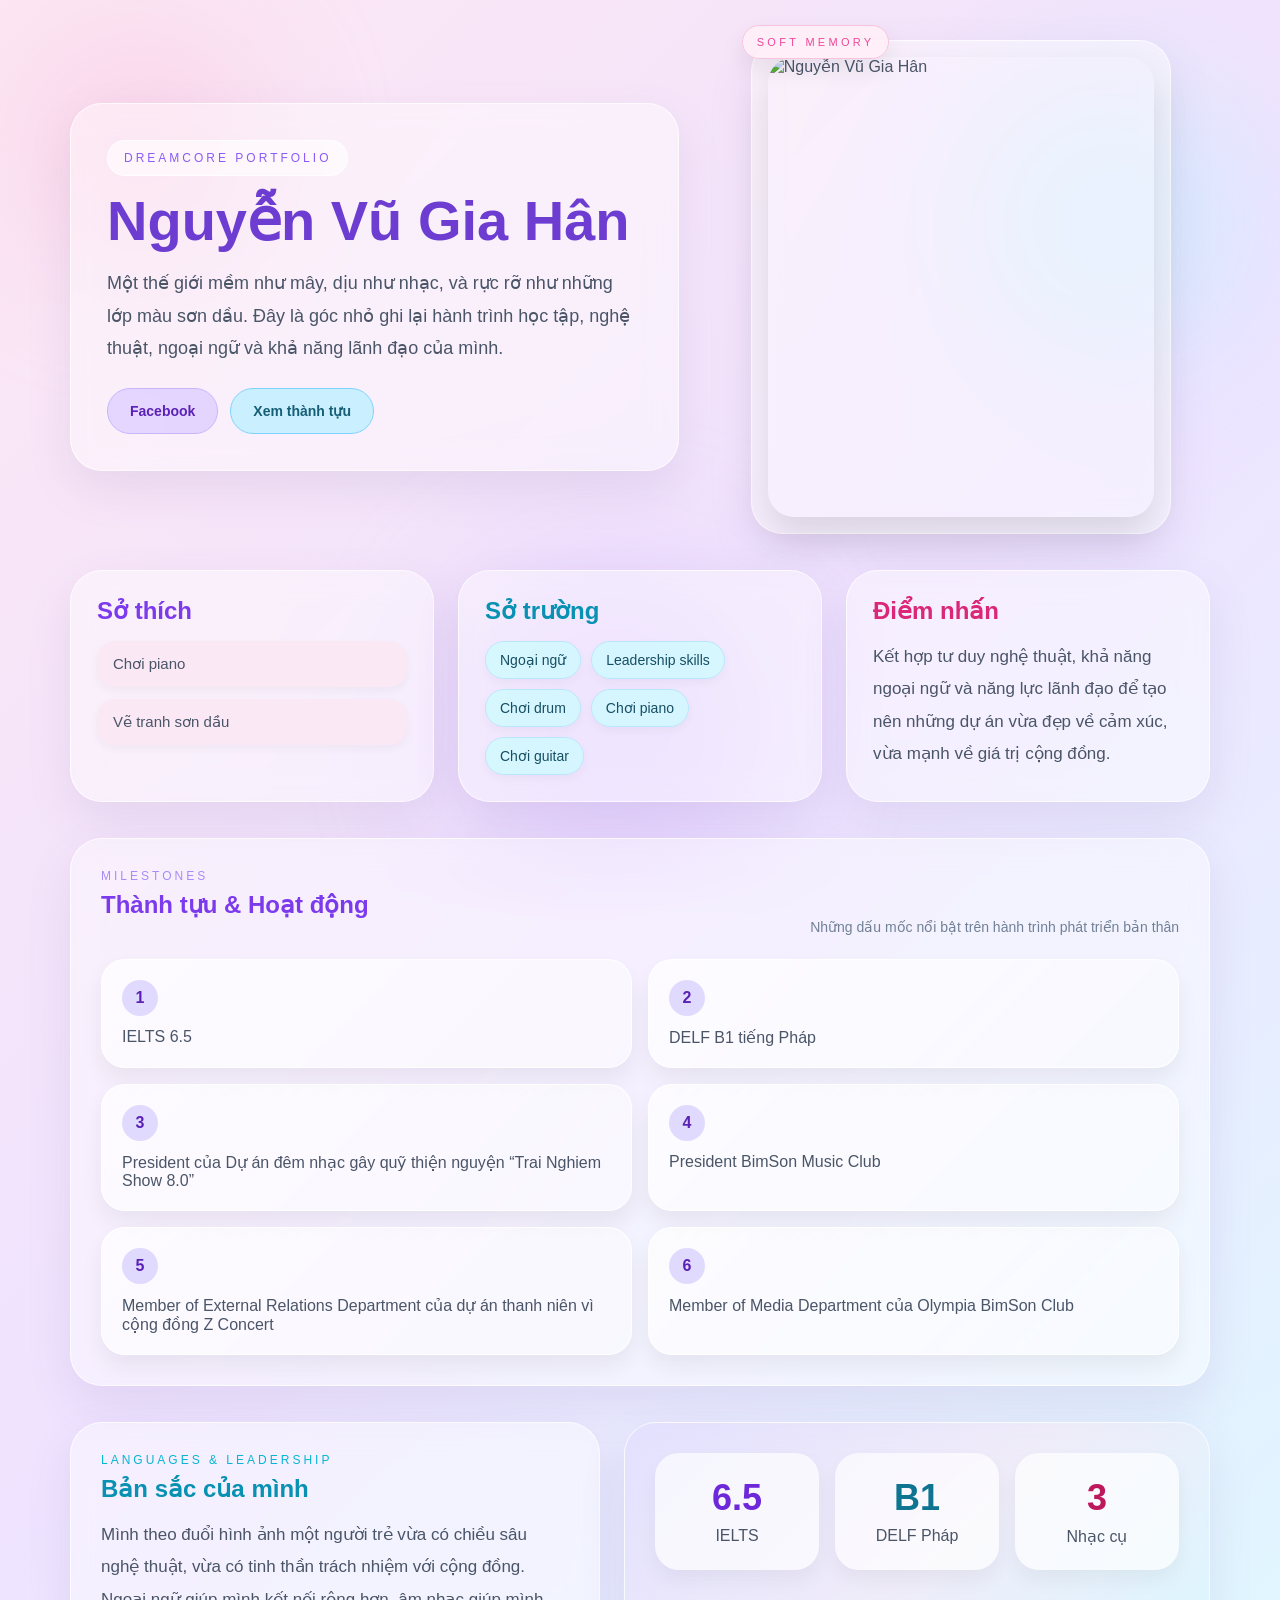
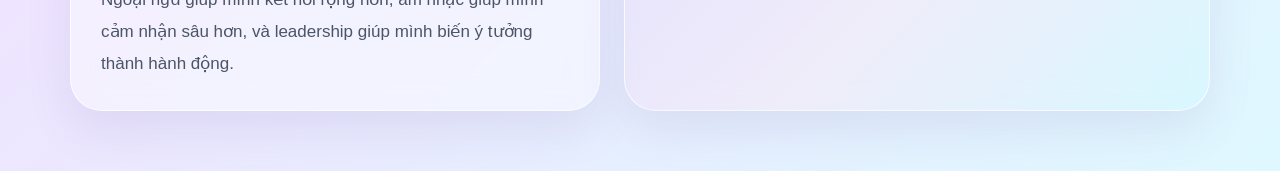
==== index.html @ 9704728f "Update and rename gia_han_dreamcore_portfolio.jsx to index.html" ====
<!DOCTYPE html>
<html lang="vi">
<head>
  <meta charset="UTF-8" />
  <meta name="viewport" content="width=device-width, initial-scale=1.0" />
  <title>Nguyễn Vũ Gia Hân | Dreamcore Portfolio</title>
  <style>
    * {
      box-sizing: border-box;
      margin: 0;
      padding: 0;
    }

    body {
      font-family: Arial, Helvetica, sans-serif;
      background: linear-gradient(135deg, #fde7f3 0%, #efe3ff 50%, #dff8ff 100%);
      color: #4a5568;
      min-height: 100vh;
      overflow-x: hidden;
    }

    .bg-blur {
      position: fixed;
      inset: 0;
      overflow: hidden;
      z-index: 0;
      pointer-events: none;
    }

    .blob {
      position: absolute;
      border-radius: 999px;
      filter: blur(70px);
      opacity: 0.55;
    }

    .blob-1 {
      width: 220px;
      height: 220px;
      background: #f9c2de;
      top: 40px;
      left: 30px;
    }

    .blob-2 {
      width: 280px;
      height: 280px;
      background: #bfefff;
      top: 80px;
      right: 30px;
    }

    .blob-3 {
      width: 320px;
      height: 320px;
      background: #d9c2ff;
      bottom: 20px;
      left: 35%;
    }

    .container {
      position: relative;
      z-index: 1;
      max-width: 1180px;
      margin: 0 auto;
      padding: 40px 20px 60px;
    }

    .hero {
      display: grid;
      grid-template-columns: 1.1fr 0.9fr;
      gap: 32px;
      align-items: center;
    }

    .card {
      background: rgba(255, 255, 255, 0.42);
      border: 1px solid rgba(255, 255, 255, 0.7);
      backdrop-filter: blur(14px);
      -webkit-backdrop-filter: blur(14px);
      border-radius: 32px;
      box-shadow: 0 18px 45px rgba(113, 93, 155, 0.12);
    }

    .hero-text {
      padding: 36px;
    }

    .badge {
      display: inline-block;
      padding: 10px 16px;
      border-radius: 999px;
      background: rgba(255, 255, 255, 0.58);
      border: 1px solid rgba(255, 255, 255, 0.8);
      color: #8b5cf6;
      font-size: 12px;
      text-transform: uppercase;
      letter-spacing: 0.25em;
      margin-bottom: 14px;
    }

    h1 {
      font-size: 56px;
      line-height: 1.1;
      color: #6d3dd1;
      margin-bottom: 16px;
    }

    .hero-text p {
      font-size: 18px;
      line-height: 1.8;
      max-width: 700px;
    }

    .actions {
      display: flex;
      flex-wrap: wrap;
      gap: 12px;
      margin-top: 24px;
    }

    .btn {
      display: inline-block;
      text-decoration: none;
      padding: 14px 22px;
      border-radius: 999px;
      font-size: 14px;
      font-weight: 600;
      transition: transform 0.2s ease;
    }

    .btn:hover {
      transform: translateY(-2px) scale(1.02);
    }

    .btn-purple {
      background: rgba(221, 205, 255, 0.75);
      border: 1px solid #c4b5fd;
      color: #5b21b6;
    }

    .btn-cyan {
      background: rgba(191, 239, 255, 0.8);
      border: 1px solid #7dd3fc;
      color: #155e75;
    }

    .hero-image-wrap {
      max-width: 420px;
      width: 100%;
      margin: 0 auto;
      padding: 16px;
      position: relative;
    }

    .floating-tag {
      position: absolute;
      top: -16px;
      left: -10px;
      padding: 10px 14px;
      border-radius: 999px;
      background: rgba(255, 240, 248, 0.88);
      border: 1px solid #f9c2de;
      box-shadow: 0 10px 24px rgba(0, 0, 0, 0.08);
      color: #ec4899;
      font-size: 11px;
      letter-spacing: 0.3em;
      text-transform: uppercase;
    }

    .hero-image {
      width: 100%;
      height: 460px;
      object-fit: cover;
      border-radius: 26px;
      display: block;
      box-shadow: 0 18px 36px rgba(0, 0, 0, 0.12);
    }

    .grid-3 {
      display: grid;
      grid-template-columns: repeat(3, 1fr);
      gap: 24px;
      margin-top: 36px;
    }

    .section-card {
      padding: 26px;
    }

    h2 {
      font-size: 24px;
      margin-bottom: 16px;
    }

    .title-purple { color: #7c3aed; }
    .title-cyan { color: #0891b2; }
    .title-pink { color: #db2777; }

    .stack {
      display: flex;
      flex-direction: column;
      gap: 12px;
    }

    .soft-item {
      background: rgba(252, 231, 243, 0.8);
      padding: 14px 16px;
      border-radius: 18px;
      font-size: 15px;
      box-shadow: 0 4px 10px rgba(0, 0, 0, 0.04);
    }

    .chips {
      display: flex;
      flex-wrap: wrap;
      gap: 10px;
    }

    .chip {
      background: rgba(207, 250, 254, 0.8);
      border: 1px solid #bae6fd;
      color: #164e63;
      padding: 10px 14px;
      border-radius: 999px;
      font-size: 14px;
      box-shadow: 0 4px 10px rgba(0, 0, 0, 0.04);
    }

    .section-large {
      margin-top: 36px;
      padding: 30px;
    }

    .section-head {
      display: flex;
      justify-content: space-between;
      align-items: flex-end;
      gap: 16px;
      flex-wrap: wrap;
      margin-bottom: 24px;
    }

    .subtle {
      font-size: 12px;
      text-transform: uppercase;
      letter-spacing: 0.25em;
      color: #a78bfa;
      margin-bottom: 8px;
    }

    .muted {
      color: #718096;
      font-size: 14px;
    }

    .achievement-grid {
      display: grid;
      grid-template-columns: repeat(2, 1fr);
      gap: 16px;
    }

    .achievement-card {
      background: linear-gradient(135deg, rgba(255,255,255,0.75), rgba(255,255,255,0.42));
      border: 1px solid rgba(255,255,255,0.85);
      border-radius: 24px;
      padding: 20px;
      box-shadow: 0 12px 22px rgba(0, 0, 0, 0.06);
    }

    .number {
      width: 36px;
      height: 36px;
      border-radius: 50%;
      display: flex;
      align-items: center;
      justify-content: center;
      background: rgba(221, 214, 254, 0.9);
      color: #5b21b6;
      font-weight: bold;
      margin-bottom: 12px;
    }

    .bottom-grid {
      display: grid;
      grid-template-columns: 0.95fr 1.05fr;
      gap: 24px;
      margin-top: 36px;
    }

    .bottom-card {
      padding: 30px;
    }

    .stats-wrap {
      background: linear-gradient(135deg, rgba(221,214,254,0.45), rgba(252,231,243,0.45), rgba(207,250,254,0.45));
    }

    .stats-grid {
      display: grid;
      grid-template-columns: repeat(3, 1fr);
      gap: 16px;
    }

    .stat-box {
      background: rgba(255, 255, 255, 0.68);
      border-radius: 24px;
      padding: 24px 14px;
      text-align: center;
      box-shadow: 0 10px 20px rgba(0, 0, 0, 0.05);
    }

    .stat-number {
      font-size: 36px;
      font-weight: bold;
      margin-bottom: 8px;
    }

    .violet { color: #6d28d9; }
    .cyan { color: #0e7490; }
    .pink { color: #be185d; }

    .body-text {
      line-height: 1.9;
      font-size: 17px;
    }

    @media (max-width: 960px) {
      .hero,
      .grid-3,
      .achievement-grid,
      .bottom-grid,
      .stats-grid {
        grid-template-columns: 1fr;
      }

      h1 {
        font-size: 40px;
      }

      .hero-text p,
      .body-text {
        font-size: 16px;
      }

      .hero-image {
        height: 380px;
      }
    }
  </style>
</head>
<body>
  <div class="bg-blur">
    <div class="blob blob-1"></div>
    <div class="blob blob-2"></div>
    <div class="blob blob-3"></div>
  </div>

  <div class="container">
    <section class="hero">
      <div class="card hero-text">
        <div class="badge">Dreamcore Portfolio</div>
        <h1>Nguyễn Vũ Gia Hân</h1>
        <p>
          Một thế giới mềm như mây, dịu như nhạc, và rực rỡ như những lớp màu sơn dầu.
          Đây là góc nhỏ ghi lại hành trình học tập, nghệ thuật, ngoại ngữ và khả năng lãnh đạo của mình.
        </p>

        <div class="actions">
          <a class="btn btn-purple" href="https://www.facebook.com/kieu.han.9406417" target="_blank">Facebook</a>
          <a class="btn btn-cyan" href="#achievements">Xem thành tựu</a>
        </div>
      </div>

      <div class="card hero-image-wrap">
        <div class="floating-tag">soft memory</div>
        <img class="hero-image" src="https://files.catbox.moe/j4trfg.jpg" alt="Nguyễn Vũ Gia Hân" />
      </div>
    </section>

    <section class="grid-3">
      <div class="card section-card">
        <h2 class="title-purple">Sở thích</h2>
        <div class="stack">
          <div class="soft-item">Chơi piano</div>
          <div class="soft-item">Vẽ tranh sơn dầu</div>
        </div>
      </div>

      <div class="card section-card">
        <h2 class="title-cyan">Sở trường</h2>
        <div class="chips">
          <span class="chip">Ngoại ngữ</span>
          <span class="chip">Leadership skills</span>
          <span class="chip">Chơi drum</span>
          <span class="chip">Chơi piano</span>
          <span class="chip">Chơi guitar</span>
        </div>
      </div>

      <div class="card section-card">
        <h2 class="title-pink">Điểm nhấn</h2>
        <p class="body-text">
          Kết hợp tư duy nghệ thuật, khả năng ngoại ngữ và năng lực lãnh đạo để tạo nên những dự án vừa đẹp về cảm xúc, vừa mạnh về giá trị cộng đồng.
        </p>
      </div>
    </section>

    <section id="achievements" class="card section-large">
      <div class="section-head">
        <div>
          <div class="subtle">milestones</div>
          <h2 class="title-purple">Thành tựu &amp; Hoạt động</h2>
        </div>
        <div class="muted">Những dấu mốc nổi bật trên hành trình phát triển bản thân</div>
      </div>

      <div class="achievement-grid">
        <div class="achievement-card">
          <div class="number">1</div>
          <p>IELTS 6.5</p>
        </div>
        <div class="achievement-card">
          <div class="number">2</div>
          <p>DELF B1 tiếng Pháp</p>
        </div>
        <div class="achievement-card">
          <div class="number">3</div>
          <p>President của Dự án đêm nhạc gây quỹ thiện nguyện “Trai Nghiem Show 8.0”</p>
        </div>
        <div class="achievement-card">
          <div class="number">4</div>
          <p>President BimSon Music Club</p>
        </div>
        <div class="achievement-card">
          <div class="number">5</div>
          <p>Member of External Relations Department của dự án thanh niên vì cộng đồng Z Concert</p>
        </div>
        <div class="achievement-card">
          <div class="number">6</div>
          <p>Member of Media Department của Olympia BimSon Club</p>
        </div>
      </div>
    </section>

    <section class="bottom-grid">
      <div class="card bottom-card">
        <div class="subtle" style="color:#06b6d4;">languages &amp; leadership</div>
        <h2 class="title-cyan">Bản sắc của mình</h2>
        <p class="body-text">
          Mình theo đuổi hình ảnh một người trẻ vừa có chiều sâu nghệ thuật, vừa có tinh thần trách nhiệm với cộng đồng.
          Ngoại ngữ giúp mình kết nối rộng hơn, âm nhạc giúp mình cảm nhận sâu hơn, và leadership giúp mình biến ý tưởng thành hành động.
        </p>
      </div>

      <div class="card bottom-card stats-wrap">
        <div class="stats-grid">
          <div class="stat-box">
            <div class="stat-number violet">6.5</div>
            <div>IELTS</div>
          </div>
          <div class="stat-box">
            <div class="stat-number cyan">B1</div>
            <div>DELF Pháp</div>
          </div>
          <div class="stat-box">
            <div class="stat-number pink">3</div>
            <div>Nhạc cụ</div>
          </div>
        </div>
      </div>
    </section>
  </div>
</body>
</html>
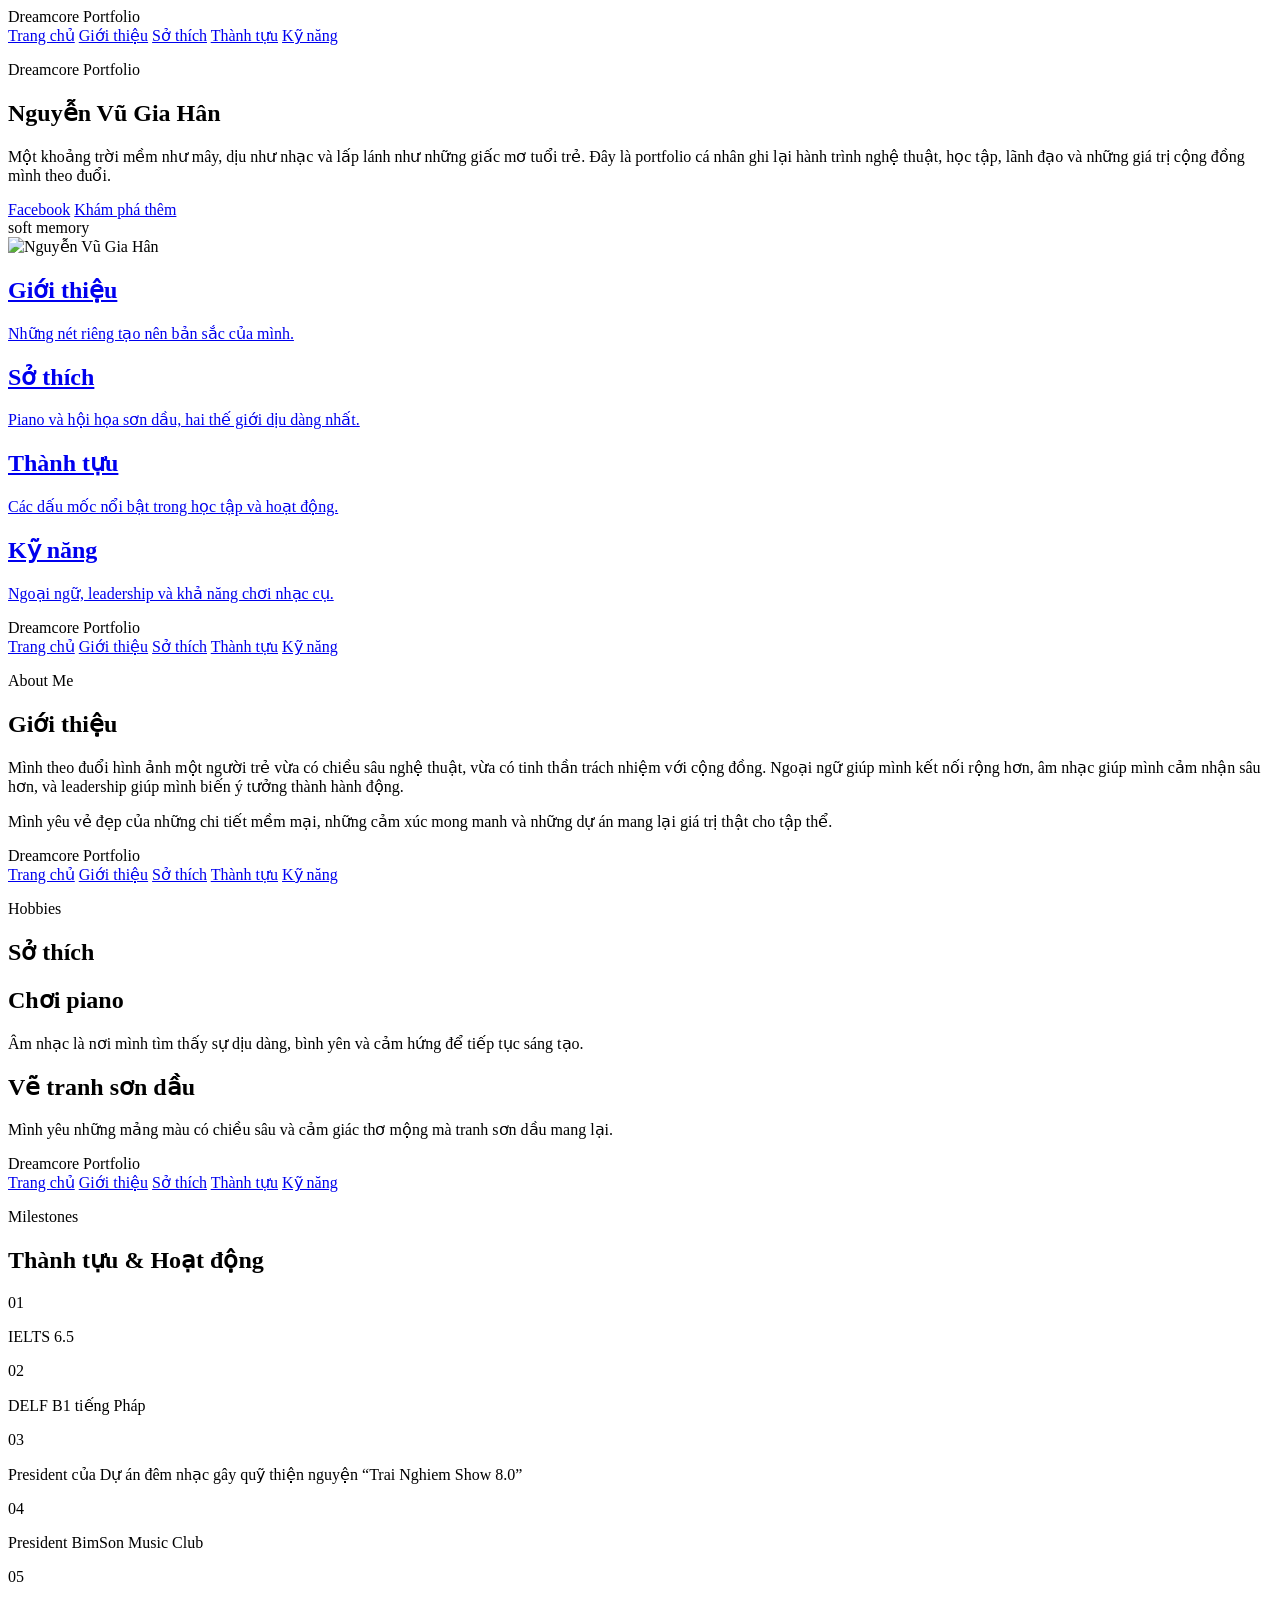
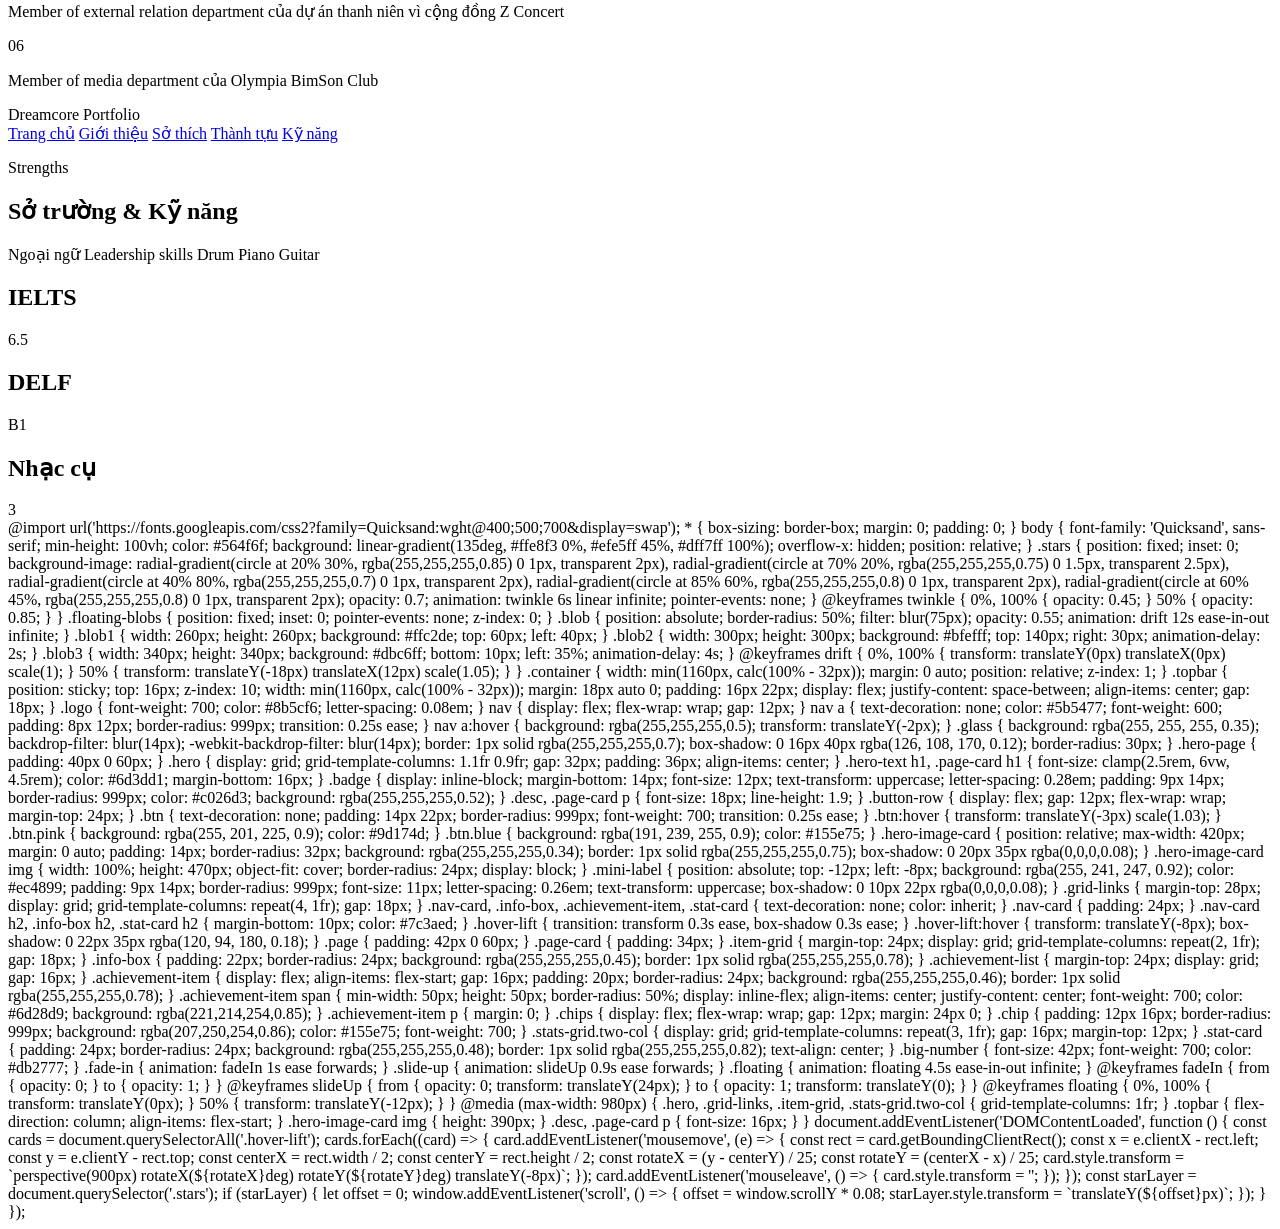
==== commit ba17b22c: "Update index.html" ====
--- a/index.html
+++ b/index.html
@@ -1,475 +1,739 @@
+<!-- =========================
+FILE: index.html
+========================= -->
 <!DOCTYPE html>
 <html lang="vi">
 <head>
   <meta charset="UTF-8" />
   <meta name="viewport" content="width=device-width, initial-scale=1.0" />
   <title>Nguyễn Vũ Gia Hân | Dreamcore Portfolio</title>
-  <style>
-    * {
-      box-sizing: border-box;
-      margin: 0;
-      padding: 0;
-    }
-
-    body {
-      font-family: Arial, Helvetica, sans-serif;
-      background: linear-gradient(135deg, #fde7f3 0%, #efe3ff 50%, #dff8ff 100%);
-      color: #4a5568;
-      min-height: 100vh;
-      overflow-x: hidden;
-    }
-
-    .bg-blur {
-      position: fixed;
-      inset: 0;
-      overflow: hidden;
-      z-index: 0;
-      pointer-events: none;
-    }
-
-    .blob {
-      position: absolute;
-      border-radius: 999px;
-      filter: blur(70px);
-      opacity: 0.55;
-    }
-
-    .blob-1 {
-      width: 220px;
-      height: 220px;
-      background: #f9c2de;
-      top: 40px;
-      left: 30px;
-    }
-
-    .blob-2 {
-      width: 280px;
-      height: 280px;
-      background: #bfefff;
-      top: 80px;
-      right: 30px;
-    }
-
-    .blob-3 {
-      width: 320px;
-      height: 320px;
-      background: #d9c2ff;
-      bottom: 20px;
-      left: 35%;
-    }
-
-    .container {
-      position: relative;
-      z-index: 1;
-      max-width: 1180px;
-      margin: 0 auto;
-      padding: 40px 20px 60px;
-    }
-
-    .hero {
-      display: grid;
-      grid-template-columns: 1.1fr 0.9fr;
-      gap: 32px;
-      align-items: center;
-    }
-
-    .card {
-      background: rgba(255, 255, 255, 0.42);
-      border: 1px solid rgba(255, 255, 255, 0.7);
-      backdrop-filter: blur(14px);
-      -webkit-backdrop-filter: blur(14px);
-      border-radius: 32px;
-      box-shadow: 0 18px 45px rgba(113, 93, 155, 0.12);
-    }
-
-    .hero-text {
-      padding: 36px;
-    }
-
-    .badge {
-      display: inline-block;
-      padding: 10px 16px;
-      border-radius: 999px;
-      background: rgba(255, 255, 255, 0.58);
-      border: 1px solid rgba(255, 255, 255, 0.8);
-      color: #8b5cf6;
-      font-size: 12px;
-      text-transform: uppercase;
-      letter-spacing: 0.25em;
-      margin-bottom: 14px;
-    }
-
-    h1 {
-      font-size: 56px;
-      line-height: 1.1;
-      color: #6d3dd1;
-      margin-bottom: 16px;
-    }
-
-    .hero-text p {
-      font-size: 18px;
-      line-height: 1.8;
-      max-width: 700px;
-    }
-
-    .actions {
-      display: flex;
-      flex-wrap: wrap;
-      gap: 12px;
-      margin-top: 24px;
-    }
-
-    .btn {
-      display: inline-block;
-      text-decoration: none;
-      padding: 14px 22px;
-      border-radius: 999px;
-      font-size: 14px;
-      font-weight: 600;
-      transition: transform 0.2s ease;
-    }
-
-    .btn:hover {
-      transform: translateY(-2px) scale(1.02);
-    }
-
-    .btn-purple {
-      background: rgba(221, 205, 255, 0.75);
-      border: 1px solid #c4b5fd;
-      color: #5b21b6;
-    }
-
-    .btn-cyan {
-      background: rgba(191, 239, 255, 0.8);
-      border: 1px solid #7dd3fc;
-      color: #155e75;
-    }
-
-    .hero-image-wrap {
-      max-width: 420px;
-      width: 100%;
-      margin: 0 auto;
-      padding: 16px;
-      position: relative;
-    }
-
-    .floating-tag {
-      position: absolute;
-      top: -16px;
-      left: -10px;
-      padding: 10px 14px;
-      border-radius: 999px;
-      background: rgba(255, 240, 248, 0.88);
-      border: 1px solid #f9c2de;
-      box-shadow: 0 10px 24px rgba(0, 0, 0, 0.08);
-      color: #ec4899;
-      font-size: 11px;
-      letter-spacing: 0.3em;
-      text-transform: uppercase;
-    }
-
-    .hero-image {
-      width: 100%;
-      height: 460px;
-      object-fit: cover;
-      border-radius: 26px;
-      display: block;
-      box-shadow: 0 18px 36px rgba(0, 0, 0, 0.12);
-    }
-
-    .grid-3 {
-      display: grid;
-      grid-template-columns: repeat(3, 1fr);
-      gap: 24px;
-      margin-top: 36px;
-    }
-
-    .section-card {
-      padding: 26px;
-    }
-
-    h2 {
-      font-size: 24px;
-      margin-bottom: 16px;
-    }
-
-    .title-purple { color: #7c3aed; }
-    .title-cyan { color: #0891b2; }
-    .title-pink { color: #db2777; }
-
-    .stack {
-      display: flex;
-      flex-direction: column;
-      gap: 12px;
-    }
-
-    .soft-item {
-      background: rgba(252, 231, 243, 0.8);
-      padding: 14px 16px;
-      border-radius: 18px;
-      font-size: 15px;
-      box-shadow: 0 4px 10px rgba(0, 0, 0, 0.04);
-    }
-
-    .chips {
-      display: flex;
-      flex-wrap: wrap;
-      gap: 10px;
-    }
-
-    .chip {
-      background: rgba(207, 250, 254, 0.8);
-      border: 1px solid #bae6fd;
-      color: #164e63;
-      padding: 10px 14px;
-      border-radius: 999px;
-      font-size: 14px;
-      box-shadow: 0 4px 10px rgba(0, 0, 0, 0.04);
-    }
-
-    .section-large {
-      margin-top: 36px;
-      padding: 30px;
-    }
-
-    .section-head {
-      display: flex;
-      justify-content: space-between;
-      align-items: flex-end;
-      gap: 16px;
-      flex-wrap: wrap;
-      margin-bottom: 24px;
-    }
-
-    .subtle {
-      font-size: 12px;
-      text-transform: uppercase;
-      letter-spacing: 0.25em;
-      color: #a78bfa;
-      margin-bottom: 8px;
-    }
-
-    .muted {
-      color: #718096;
-      font-size: 14px;
-    }
-
-    .achievement-grid {
-      display: grid;
-      grid-template-columns: repeat(2, 1fr);
-      gap: 16px;
-    }
-
-    .achievement-card {
-      background: linear-gradient(135deg, rgba(255,255,255,0.75), rgba(255,255,255,0.42));
-      border: 1px solid rgba(255,255,255,0.85);
-      border-radius: 24px;
-      padding: 20px;
-      box-shadow: 0 12px 22px rgba(0, 0, 0, 0.06);
-    }
-
-    .number {
-      width: 36px;
-      height: 36px;
-      border-radius: 50%;
-      display: flex;
-      align-items: center;
-      justify-content: center;
-      background: rgba(221, 214, 254, 0.9);
-      color: #5b21b6;
-      font-weight: bold;
-      margin-bottom: 12px;
-    }
-
-    .bottom-grid {
-      display: grid;
-      grid-template-columns: 0.95fr 1.05fr;
-      gap: 24px;
-      margin-top: 36px;
-    }
-
-    .bottom-card {
-      padding: 30px;
-    }
-
-    .stats-wrap {
-      background: linear-gradient(135deg, rgba(221,214,254,0.45), rgba(252,231,243,0.45), rgba(207,250,254,0.45));
-    }
-
-    .stats-grid {
-      display: grid;
-      grid-template-columns: repeat(3, 1fr);
-      gap: 16px;
-    }
-
-    .stat-box {
-      background: rgba(255, 255, 255, 0.68);
-      border-radius: 24px;
-      padding: 24px 14px;
-      text-align: center;
-      box-shadow: 0 10px 20px rgba(0, 0, 0, 0.05);
-    }
-
-    .stat-number {
-      font-size: 36px;
-      font-weight: bold;
-      margin-bottom: 8px;
-    }
-
-    .violet { color: #6d28d9; }
-    .cyan { color: #0e7490; }
-    .pink { color: #be185d; }
-
-    .body-text {
-      line-height: 1.9;
-      font-size: 17px;
-    }
-
-    @media (max-width: 960px) {
-      .hero,
-      .grid-3,
-      .achievement-grid,
-      .bottom-grid,
-      .stats-grid {
-        grid-template-columns: 1fr;
-      }
-
-      h1 {
-        font-size: 40px;
-      }
-
-      .hero-text p,
-      .body-text {
-        font-size: 16px;
-      }
-
-      .hero-image {
-        height: 380px;
-      }
-    }
-  </style>
+  <link rel="stylesheet" href="style.css" />
 </head>
 <body>
-  <div class="bg-blur">
-    <div class="blob blob-1"></div>
-    <div class="blob blob-2"></div>
-    <div class="blob blob-3"></div>
+  <div class="stars"></div>
+  <div class="floating-blobs">
+    <span class="blob blob1"></span>
+    <span class="blob blob2"></span>
+    <span class="blob blob3"></span>
   </div>
 
-  <div class="container">
-    <section class="hero">
-      <div class="card hero-text">
-        <div class="badge">Dreamcore Portfolio</div>
+  <header class="topbar glass">
+    <div class="logo">Dreamcore Portfolio</div>
+    <nav>
+      <a href="index.html">Trang chủ</a>
+      <a href="about.html">Giới thiệu</a>
+      <a href="hobbies.html">Sở thích</a>
+      <a href="achievements.html">Thành tựu</a>
+      <a href="skills.html">Kỹ năng</a>
+    </nav>
+  </header>
+
+  <main class="container hero-page fade-in">
+    <section class="hero glass">
+      <div class="hero-text slide-up">
+        <p class="badge">Dreamcore Portfolio</p>
         <h1>Nguyễn Vũ Gia Hân</h1>
-        <p>
-          Một thế giới mềm như mây, dịu như nhạc, và rực rỡ như những lớp màu sơn dầu.
-          Đây là góc nhỏ ghi lại hành trình học tập, nghệ thuật, ngoại ngữ và khả năng lãnh đạo của mình.
+        <p class="desc">
+          Một khoảng trời mềm như mây, dịu như nhạc và lấp lánh như những giấc mơ tuổi trẻ.
+          Đây là portfolio cá nhân ghi lại hành trình nghệ thuật, học tập, lãnh đạo và những giá trị cộng đồng mình theo đuổi.
         </p>
 
-        <div class="actions">
-          <a class="btn btn-purple" href="https://www.facebook.com/kieu.han.9406417" target="_blank">Facebook</a>
-          <a class="btn btn-cyan" href="#achievements">Xem thành tựu</a>
+        <div class="button-row">
+          <a class="btn pink" href="https://www.facebook.com/kieu.han.9406417" target="_blank">Facebook</a>
+          <a class="btn blue" href="about.html">Khám phá thêm</a>
         </div>
       </div>
 
-      <div class="card hero-image-wrap">
-        <div class="floating-tag">soft memory</div>
-        <img class="hero-image" src="https://files.catbox.moe/j4trfg.jpg" alt="Nguyễn Vũ Gia Hân" />
+      <div class="hero-image-card floating">
+        <div class="mini-label">soft memory</div>
+        <img src="https://files.catbox.moe/j4trfg.jpg" alt="Nguyễn Vũ Gia Hân" />
       </div>
     </section>
 
-    <section class="grid-3">
-      <div class="card section-card">
-        <h2 class="title-purple">Sở thích</h2>
-        <div class="stack">
-          <div class="soft-item">Chơi piano</div>
-          <div class="soft-item">Vẽ tranh sơn dầu</div>
+    <section class="grid-links">
+      <a class="nav-card glass hover-lift" href="about.html">
+        <h2>Giới thiệu</h2>
+        <p>Những nét riêng tạo nên bản sắc của mình.</p>
+      </a>
+      <a class="nav-card glass hover-lift" href="hobbies.html">
+        <h2>Sở thích</h2>
+        <p>Piano và hội họa sơn dầu, hai thế giới dịu dàng nhất.</p>
+      </a>
+      <a class="nav-card glass hover-lift" href="achievements.html">
+        <h2>Thành tựu</h2>
+        <p>Các dấu mốc nổi bật trong học tập và hoạt động.</p>
+      </a>
+      <a class="nav-card glass hover-lift" href="skills.html">
+        <h2>Kỹ năng</h2>
+        <p>Ngoại ngữ, leadership và khả năng chơi nhạc cụ.</p>
+      </a>
+    </section>
+  </main>
+
+  <script src="script.js"></script>
+</body>
+</html>
+
+
+<!-- =========================
+FILE: about.html
+========================= -->
+<!DOCTYPE html>
+<html lang="vi">
+<head>
+  <meta charset="UTF-8" />
+  <meta name="viewport" content="width=device-width, initial-scale=1.0" />
+  <title>Giới thiệu | Nguyễn Vũ Gia Hân</title>
+  <link rel="stylesheet" href="style.css" />
+</head>
+<body>
+  <div class="stars"></div>
+  <div class="floating-blobs">
+    <span class="blob blob1"></span>
+    <span class="blob blob2"></span>
+    <span class="blob blob3"></span>
+  </div>
+
+  <header class="topbar glass">
+    <div class="logo">Dreamcore Portfolio</div>
+    <nav>
+      <a href="index.html">Trang chủ</a>
+      <a href="about.html">Giới thiệu</a>
+      <a href="hobbies.html">Sở thích</a>
+      <a href="achievements.html">Thành tựu</a>
+      <a href="skills.html">Kỹ năng</a>
+    </nav>
+  </header>
+
+  <main class="container page fade-in">
+    <section class="page-card glass slide-up">
+      <p class="badge">About Me</p>
+      <h1>Giới thiệu</h1>
+      <p>
+        Mình theo đuổi hình ảnh một người trẻ vừa có chiều sâu nghệ thuật, vừa có tinh thần trách nhiệm với cộng đồng.
+        Ngoại ngữ giúp mình kết nối rộng hơn, âm nhạc giúp mình cảm nhận sâu hơn, và leadership giúp mình biến ý tưởng thành hành động.
+      </p>
+      <p>
+        Mình yêu vẻ đẹp của những chi tiết mềm mại, những cảm xúc mong manh và những dự án mang lại giá trị thật cho tập thể.
+      </p>
+    </section>
+  </main>
+
+  <script src="script.js"></script>
+</body>
+</html>
+
+
+<!-- =========================
+FILE: hobbies.html
+========================= -->
+<!DOCTYPE html>
+<html lang="vi">
+<head>
+  <meta charset="UTF-8" />
+  <meta name="viewport" content="width=device-width, initial-scale=1.0" />
+  <title>Sở thích | Nguyễn Vũ Gia Hân</title>
+  <link rel="stylesheet" href="style.css" />
+</head>
+<body>
+  <div class="stars"></div>
+  <div class="floating-blobs">
+    <span class="blob blob1"></span>
+    <span class="blob blob2"></span>
+    <span class="blob blob3"></span>
+  </div>
+
+  <header class="topbar glass">
+    <div class="logo">Dreamcore Portfolio</div>
+    <nav>
+      <a href="index.html">Trang chủ</a>
+      <a href="about.html">Giới thiệu</a>
+      <a href="hobbies.html">Sở thích</a>
+      <a href="achievements.html">Thành tựu</a>
+      <a href="skills.html">Kỹ năng</a>
+    </nav>
+  </header>
+
+  <main class="container page fade-in">
+    <section class="page-card glass slide-up">
+      <p class="badge">Hobbies</p>
+      <h1>Sở thích</h1>
+      <div class="item-grid">
+        <div class="info-box hover-lift">
+          <h2>Chơi piano</h2>
+          <p>Âm nhạc là nơi mình tìm thấy sự dịu dàng, bình yên và cảm hứng để tiếp tục sáng tạo.</p>
         </div>
-      </div>
-
-      <div class="card section-card">
-        <h2 class="title-cyan">Sở trường</h2>
-        <div class="chips">
-          <span class="chip">Ngoại ngữ</span>
-          <span class="chip">Leadership skills</span>
-          <span class="chip">Chơi drum</span>
-          <span class="chip">Chơi piano</span>
-          <span class="chip">Chơi guitar</span>
-        </div>
-      </div>
-
-      <div class="card section-card">
-        <h2 class="title-pink">Điểm nhấn</h2>
-        <p class="body-text">
-          Kết hợp tư duy nghệ thuật, khả năng ngoại ngữ và năng lực lãnh đạo để tạo nên những dự án vừa đẹp về cảm xúc, vừa mạnh về giá trị cộng đồng.
-        </p>
-      </div>
-    </section>
-
-    <section id="achievements" class="card section-large">
-      <div class="section-head">
-        <div>
-          <div class="subtle">milestones</div>
-          <h2 class="title-purple">Thành tựu &amp; Hoạt động</h2>
-        </div>
-        <div class="muted">Những dấu mốc nổi bật trên hành trình phát triển bản thân</div>
-      </div>
-
-      <div class="achievement-grid">
-        <div class="achievement-card">
-          <div class="number">1</div>
-          <p>IELTS 6.5</p>
-        </div>
-        <div class="achievement-card">
-          <div class="number">2</div>
-          <p>DELF B1 tiếng Pháp</p>
-        </div>
-        <div class="achievement-card">
-          <div class="number">3</div>
-          <p>President của Dự án đêm nhạc gây quỹ thiện nguyện “Trai Nghiem Show 8.0”</p>
-        </div>
-        <div class="achievement-card">
-          <div class="number">4</div>
-          <p>President BimSon Music Club</p>
-        </div>
-        <div class="achievement-card">
-          <div class="number">5</div>
-          <p>Member of External Relations Department của dự án thanh niên vì cộng đồng Z Concert</p>
-        </div>
-        <div class="achievement-card">
-          <div class="number">6</div>
-          <p>Member of Media Department của Olympia BimSon Club</p>
+        <div class="info-box hover-lift">
+          <h2>Vẽ tranh sơn dầu</h2>
+          <p>Mình yêu những mảng màu có chiều sâu và cảm giác thơ mộng mà tranh sơn dầu mang lại.</p>
         </div>
       </div>
     </section>
-
-    <section class="bottom-grid">
-      <div class="card bottom-card">
-        <div class="subtle" style="color:#06b6d4;">languages &amp; leadership</div>
-        <h2 class="title-cyan">Bản sắc của mình</h2>
-        <p class="body-text">
-          Mình theo đuổi hình ảnh một người trẻ vừa có chiều sâu nghệ thuật, vừa có tinh thần trách nhiệm với cộng đồng.
-          Ngoại ngữ giúp mình kết nối rộng hơn, âm nhạc giúp mình cảm nhận sâu hơn, và leadership giúp mình biến ý tưởng thành hành động.
-        </p>
+  </main>
+
+  <script src="script.js"></script>
+</body>
+</html>
+
+
+<!-- =========================
+FILE: achievements.html
+========================= -->
+<!DOCTYPE html>
+<html lang="vi">
+<head>
+  <meta charset="UTF-8" />
+  <meta name="viewport" content="width=device-width, initial-scale=1.0" />
+  <title>Thành tựu | Nguyễn Vũ Gia Hân</title>
+  <link rel="stylesheet" href="style.css" />
+</head>
+<body>
+  <div class="stars"></div>
+  <div class="floating-blobs">
+    <span class="blob blob1"></span>
+    <span class="blob blob2"></span>
+    <span class="blob blob3"></span>
+  </div>
+
+  <header class="topbar glass">
+    <div class="logo">Dreamcore Portfolio</div>
+    <nav>
+      <a href="index.html">Trang chủ</a>
+      <a href="about.html">Giới thiệu</a>
+      <a href="hobbies.html">Sở thích</a>
+      <a href="achievements.html">Thành tựu</a>
+      <a href="skills.html">Kỹ năng</a>
+    </nav>
+  </header>
+
+  <main class="container page fade-in">
+    <section class="page-card glass slide-up">
+      <p class="badge">Milestones</p>
+      <h1>Thành tựu & Hoạt động</h1>
+      <div class="achievement-list">
+        <div class="achievement-item hover-lift"><span>01</span><p>IELTS 6.5</p></div>
+        <div class="achievement-item hover-lift"><span>02</span><p>DELF B1 tiếng Pháp</p></div>
+        <div class="achievement-item hover-lift"><span>03</span><p>President của Dự án đêm nhạc gây quỹ thiện nguyện “Trai Nghiem Show 8.0”</p></div>
+        <div class="achievement-item hover-lift"><span>04</span><p>President BimSon Music Club</p></div>
+        <div class="achievement-item hover-lift"><span>05</span><p>Member of external relation department của dự án thanh niên vì cộng đồng Z Concert</p></div>
+        <div class="achievement-item hover-lift"><span>06</span><p>Member of media department của Olympia BimSon Club</p></div>
       </div>
-
-      <div class="card bottom-card stats-wrap">
-        <div class="stats-grid">
-          <div class="stat-box">
-            <div class="stat-number violet">6.5</div>
-            <div>IELTS</div>
-          </div>
-          <div class="stat-box">
-            <div class="stat-number cyan">B1</div>
-            <div>DELF Pháp</div>
-          </div>
-          <div class="stat-box">
-            <div class="stat-number pink">3</div>
-            <div>Nhạc cụ</div>
-          </div>
+    </section>
+  </main>
+
+  <script src="script.js"></script>
+</body>
+</html>
+
+
+<!-- =========================
+FILE: skills.html
+========================= -->
+<!DOCTYPE html>
+<html lang="vi">
+<head>
+  <meta charset="UTF-8" />
+  <meta name="viewport" content="width=device-width, initial-scale=1.0" />
+  <title>Kỹ năng | Nguyễn Vũ Gia Hân</title>
+  <link rel="stylesheet" href="style.css" />
+</head>
+<body>
+  <div class="stars"></div>
+  <div class="floating-blobs">
+    <span class="blob blob1"></span>
+    <span class="blob blob2"></span>
+    <span class="blob blob3"></span>
+  </div>
+
+  <header class="topbar glass">
+    <div class="logo">Dreamcore Portfolio</div>
+    <nav>
+      <a href="index.html">Trang chủ</a>
+      <a href="about.html">Giới thiệu</a>
+      <a href="hobbies.html">Sở thích</a>
+      <a href="achievements.html">Thành tựu</a>
+      <a href="skills.html">Kỹ năng</a>
+    </nav>
+  </header>
+
+  <main class="container page fade-in">
+    <section class="page-card glass slide-up">
+      <p class="badge">Strengths</p>
+      <h1>Sở trường & Kỹ năng</h1>
+      <div class="chips">
+        <span class="chip">Ngoại ngữ</span>
+        <span class="chip">Leadership skills</span>
+        <span class="chip">Drum</span>
+        <span class="chip">Piano</span>
+        <span class="chip">Guitar</span>
+      </div>
+
+      <div class="stats-grid two-col">
+        <div class="stat-card hover-lift">
+          <h2>IELTS</h2>
+          <div class="big-number">6.5</div>
+        </div>
+        <div class="stat-card hover-lift">
+          <h2>DELF</h2>
+          <div class="big-number">B1</div>
+        </div>
+        <div class="stat-card hover-lift">
+          <h2>Nhạc cụ</h2>
+          <div class="big-number">3</div>
         </div>
       </div>
     </section>
-  </div>
+  </main>
+
+  <script src="script.js"></script>
 </body>
 </html>
+
+
+<!-- =========================
+FILE: style.css
+========================= -->
+@import url('https://fonts.googleapis.com/css2?family=Quicksand:wght@400;500;700&display=swap');
+
+* {
+  box-sizing: border-box;
+  margin: 0;
+  padding: 0;
+}
+
+body {
+  font-family: 'Quicksand', sans-serif;
+  min-height: 100vh;
+  color: #564f6f;
+  background: linear-gradient(135deg, #ffe8f3 0%, #efe5ff 45%, #dff7ff 100%);
+  overflow-x: hidden;
+  position: relative;
+}
+
+.stars {
+  position: fixed;
+  inset: 0;
+  background-image:
+    radial-gradient(circle at 20% 30%, rgba(255,255,255,0.85) 0 1px, transparent 2px),
+    radial-gradient(circle at 70% 20%, rgba(255,255,255,0.75) 0 1.5px, transparent 2.5px),
+    radial-gradient(circle at 40% 80%, rgba(255,255,255,0.7) 0 1px, transparent 2px),
+    radial-gradient(circle at 85% 60%, rgba(255,255,255,0.8) 0 1px, transparent 2px),
+    radial-gradient(circle at 60% 45%, rgba(255,255,255,0.8) 0 1px, transparent 2px);
+  opacity: 0.7;
+  animation: twinkle 6s linear infinite;
+  pointer-events: none;
+}
+
+@keyframes twinkle {
+  0%, 100% { opacity: 0.45; }
+  50% { opacity: 0.85; }
+}
+
+.floating-blobs {
+  position: fixed;
+  inset: 0;
+  pointer-events: none;
+  z-index: 0;
+}
+
+.blob {
+  position: absolute;
+  border-radius: 50%;
+  filter: blur(75px);
+  opacity: 0.55;
+  animation: drift 12s ease-in-out infinite;
+}
+
+.blob1 {
+  width: 260px;
+  height: 260px;
+  background: #ffc2de;
+  top: 60px;
+  left: 40px;
+}
+
+.blob2 {
+  width: 300px;
+  height: 300px;
+  background: #bfefff;
+  top: 140px;
+  right: 30px;
+  animation-delay: 2s;
+}
+
+.blob3 {
+  width: 340px;
+  height: 340px;
+  background: #dbc6ff;
+  bottom: 10px;
+  left: 35%;
+  animation-delay: 4s;
+}
+
+@keyframes drift {
+  0%, 100% { transform: translateY(0px) translateX(0px) scale(1); }
+  50% { transform: translateY(-18px) translateX(12px) scale(1.05); }
+}
+
+.container {
+  width: min(1160px, calc(100% - 32px));
+  margin: 0 auto;
+  position: relative;
+  z-index: 1;
+}
+
+.topbar {
+  position: sticky;
+  top: 16px;
+  z-index: 10;
+  width: min(1160px, calc(100% - 32px));
+  margin: 18px auto 0;
+  padding: 16px 22px;
+  display: flex;
+  justify-content: space-between;
+  align-items: center;
+  gap: 18px;
+}
+
+.logo {
+  font-weight: 700;
+  color: #8b5cf6;
+  letter-spacing: 0.08em;
+}
+
+nav {
+  display: flex;
+  flex-wrap: wrap;
+  gap: 12px;
+}
+
+nav a {
+  text-decoration: none;
+  color: #5b5477;
+  font-weight: 600;
+  padding: 8px 12px;
+  border-radius: 999px;
+  transition: 0.25s ease;
+}
+
+nav a:hover {
+  background: rgba(255,255,255,0.5);
+  transform: translateY(-2px);
+}
+
+.glass {
+  background: rgba(255, 255, 255, 0.35);
+  backdrop-filter: blur(14px);
+  -webkit-backdrop-filter: blur(14px);
+  border: 1px solid rgba(255,255,255,0.7);
+  box-shadow: 0 16px 40px rgba(126, 108, 170, 0.12);
+  border-radius: 30px;
+}
+
+.hero-page {
+  padding: 40px 0 60px;
+}
+
+.hero {
+  display: grid;
+  grid-template-columns: 1.1fr 0.9fr;
+  gap: 32px;
+  padding: 36px;
+  align-items: center;
+}
+
+.hero-text h1,
+.page-card h1 {
+  font-size: clamp(2.5rem, 6vw, 4.5rem);
+  color: #6d3dd1;
+  margin-bottom: 16px;
+}
+
+.badge {
+  display: inline-block;
+  margin-bottom: 14px;
+  font-size: 12px;
+  text-transform: uppercase;
+  letter-spacing: 0.28em;
+  padding: 9px 14px;
+  border-radius: 999px;
+  color: #c026d3;
+  background: rgba(255,255,255,0.52);
+}
+
+.desc,
+.page-card p {
+  font-size: 18px;
+  line-height: 1.9;
+}
+
+.button-row {
+  display: flex;
+  gap: 12px;
+  flex-wrap: wrap;
+  margin-top: 24px;
+}
+
+.btn {
+  text-decoration: none;
+  padding: 14px 22px;
+  border-radius: 999px;
+  font-weight: 700;
+  transition: 0.25s ease;
+}
+
+.btn:hover {
+  transform: translateY(-3px) scale(1.03);
+}
+
+.btn.pink {
+  background: rgba(255, 201, 225, 0.9);
+  color: #9d174d;
+}
+
+.btn.blue {
+  background: rgba(191, 239, 255, 0.9);
+  color: #155e75;
+}
+
+.hero-image-card {
+  position: relative;
+  max-width: 420px;
+  margin: 0 auto;
+  padding: 14px;
+  border-radius: 32px;
+  background: rgba(255,255,255,0.34);
+  border: 1px solid rgba(255,255,255,0.75);
+  box-shadow: 0 20px 35px rgba(0,0,0,0.08);
+}
+
+.hero-image-card img {
+  width: 100%;
+  height: 470px;
+  object-fit: cover;
+  border-radius: 24px;
+  display: block;
+}
+
+.mini-label {
+  position: absolute;
+  top: -12px;
+  left: -8px;
+  background: rgba(255, 241, 247, 0.92);
+  color: #ec4899;
+  padding: 9px 14px;
+  border-radius: 999px;
+  font-size: 11px;
+  letter-spacing: 0.26em;
+  text-transform: uppercase;
+  box-shadow: 0 10px 22px rgba(0,0,0,0.08);
+}
+
+.grid-links {
+  margin-top: 28px;
+  display: grid;
+  grid-template-columns: repeat(4, 1fr);
+  gap: 18px;
+}
+
+.nav-card,
+.info-box,
+.achievement-item,
+.stat-card {
+  text-decoration: none;
+  color: inherit;
+}
+
+.nav-card {
+  padding: 24px;
+}
+
+.nav-card h2,
+.info-box h2,
+.stat-card h2 {
+  margin-bottom: 10px;
+  color: #7c3aed;
+}
+
+.hover-lift {
+  transition: transform 0.3s ease, box-shadow 0.3s ease;
+}
+
+.hover-lift:hover {
+  transform: translateY(-8px);
+  box-shadow: 0 22px 35px rgba(120, 94, 180, 0.18);
+}
+
+.page {
+  padding: 42px 0 60px;
+}
+
+.page-card {
+  padding: 34px;
+}
+
+.item-grid {
+  margin-top: 24px;
+  display: grid;
+  grid-template-columns: repeat(2, 1fr);
+  gap: 18px;
+}
+
+.info-box {
+  padding: 22px;
+  border-radius: 24px;
+  background: rgba(255,255,255,0.45);
+  border: 1px solid rgba(255,255,255,0.78);
+}
+
+.achievement-list {
+  margin-top: 24px;
+  display: grid;
+  gap: 16px;
+}
+
+.achievement-item {
+  display: flex;
+  align-items: flex-start;
+  gap: 16px;
+  padding: 20px;
+  border-radius: 24px;
+  background: rgba(255,255,255,0.46);
+  border: 1px solid rgba(255,255,255,0.78);
+}
+
+.achievement-item span {
+  min-width: 50px;
+  height: 50px;
+  border-radius: 50%;
+  display: inline-flex;
+  align-items: center;
+  justify-content: center;
+  font-weight: 700;
+  color: #6d28d9;
+  background: rgba(221,214,254,0.85);
+}
+
+.achievement-item p {
+  margin: 0;
+}
+
+.chips {
+  display: flex;
+  flex-wrap: wrap;
+  gap: 12px;
+  margin: 24px 0;
+}
+
+.chip {
+  padding: 12px 16px;
+  border-radius: 999px;
+  background: rgba(207,250,254,0.86);
+  color: #155e75;
+  font-weight: 700;
+}
+
+.stats-grid.two-col {
+  display: grid;
+  grid-template-columns: repeat(3, 1fr);
+  gap: 16px;
+  margin-top: 12px;
+}
+
+.stat-card {
+  padding: 24px;
+  border-radius: 24px;
+  background: rgba(255,255,255,0.48);
+  border: 1px solid rgba(255,255,255,0.82);
+  text-align: center;
+}
+
+.big-number {
+  font-size: 42px;
+  font-weight: 700;
+  color: #db2777;
+}
+
+.fade-in {
+  animation: fadeIn 1s ease forwards;
+}
+
+.slide-up {
+  animation: slideUp 0.9s ease forwards;
+}
+
+.floating {
+  animation: floating 4.5s ease-in-out infinite;
+}
+
+@keyframes fadeIn {
+  from { opacity: 0; }
+  to { opacity: 1; }
+}
+
+@keyframes slideUp {
+  from { opacity: 0; transform: translateY(24px); }
+  to { opacity: 1; transform: translateY(0); }
+}
+
+@keyframes floating {
+  0%, 100% { transform: translateY(0px); }
+  50% { transform: translateY(-12px); }
+}
+
+@media (max-width: 980px) {
+  .hero,
+  .grid-links,
+  .item-grid,
+  .stats-grid.two-col {
+    grid-template-columns: 1fr;
+  }
+
+  .topbar {
+    flex-direction: column;
+    align-items: flex-start;
+  }
+
+  .hero-image-card img {
+    height: 390px;
+  }
+
+  .desc,
+  .page-card p {
+    font-size: 16px;
+  }
+}
+
+
+<!-- =========================
+FILE: script.js
+========================= -->
+document.addEventListener('DOMContentLoaded', function () {
+  const cards = document.querySelectorAll('.hover-lift');
+
+  cards.forEach((card) => {
+    card.addEventListener('mousemove', (e) => {
+      const rect = card.getBoundingClientRect();
+      const x = e.clientX - rect.left;
+      const y = e.clientY - rect.top;
+      const centerX = rect.width / 2;
+      const centerY = rect.height / 2;
+      const rotateX = (y - centerY) / 25;
+      const rotateY = (centerX - x) / 25;
+      card.style.transform = `perspective(900px) rotateX(${rotateX}deg) rotateY(${rotateY}deg) translateY(-8px)`;
+    });
+
+    card.addEventListener('mouseleave', () => {
+      card.style.transform = '';
+    });
+  });
+
+  const starLayer = document.querySelector('.stars');
+  if (starLayer) {
+    let offset = 0;
+    window.addEventListener('scroll', () => {
+      offset = window.scrollY * 0.08;
+      starLayer.style.transform = `translateY(${offset}px)`;
+    });
+  }
+});
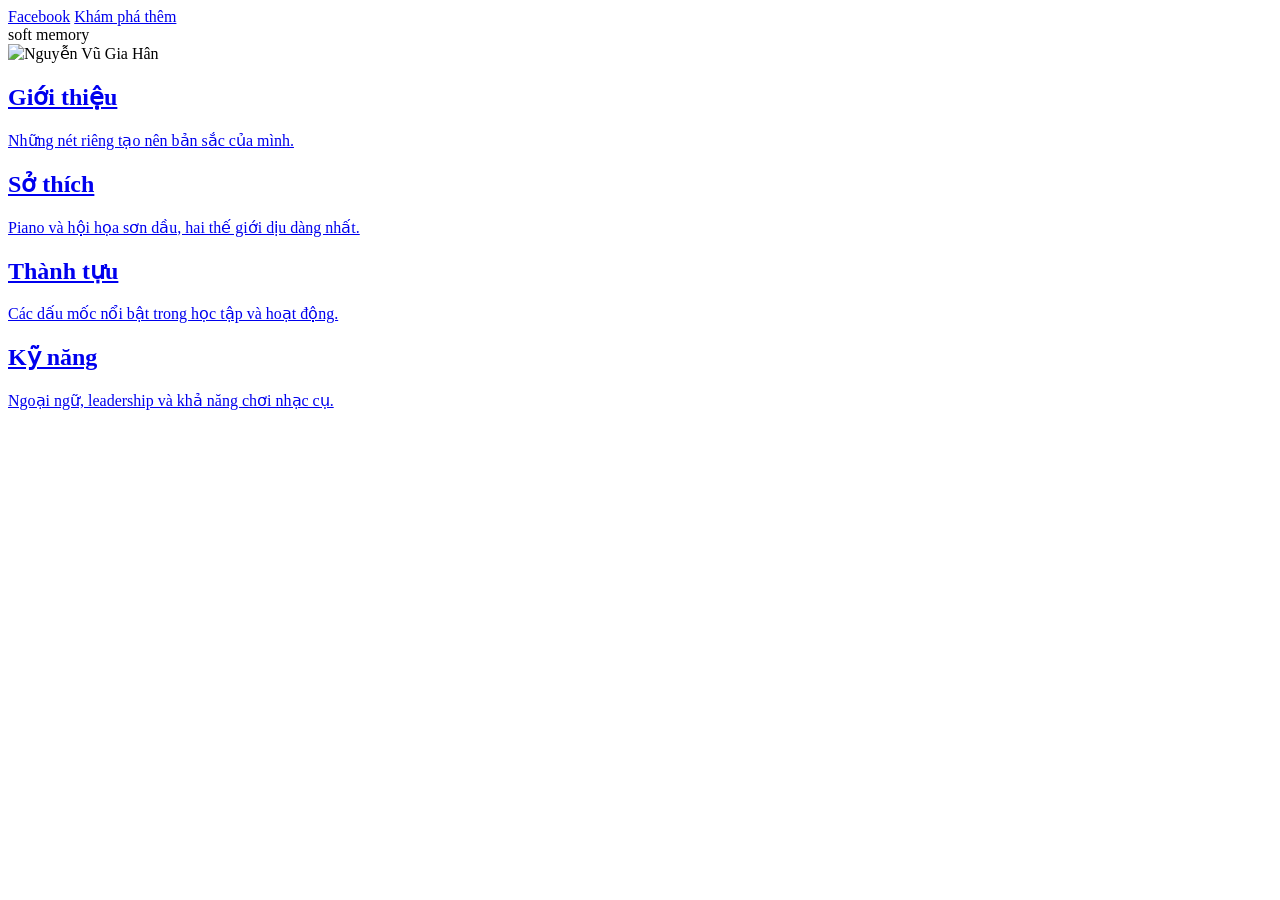
==== commit 3b486a64: "Update index.html" ====
--- a/index.html
+++ b/index.html
@@ -1,42 +1,4 @@
-<!-- =========================
-FILE: index.html
-========================= -->
 <!DOCTYPE html>
-<html lang="vi">
-<head>
-  <meta charset="UTF-8" />
-  <meta name="viewport" content="width=device-width, initial-scale=1.0" />
-  <title>Nguyễn Vũ Gia Hân | Dreamcore Portfolio</title>
-  <link rel="stylesheet" href="style.css" />
-</head>
-<body>
-  <div class="stars"></div>
-  <div class="floating-blobs">
-    <span class="blob blob1"></span>
-    <span class="blob blob2"></span>
-    <span class="blob blob3"></span>
-  </div>
-
-  <header class="topbar glass">
-    <div class="logo">Dreamcore Portfolio</div>
-    <nav>
-      <a href="index.html">Trang chủ</a>
-      <a href="about.html">Giới thiệu</a>
-      <a href="hobbies.html">Sở thích</a>
-      <a href="achievements.html">Thành tựu</a>
-      <a href="skills.html">Kỹ năng</a>
-    </nav>
-  </header>
-
-  <main class="container hero-page fade-in">
-    <section class="hero glass">
-      <div class="hero-text slide-up">
-        <p class="badge">Dreamcore Portfolio</p>
-        <h1>Nguyễn Vũ Gia Hân</h1>
-        <p class="desc">
-          Một khoảng trời mềm như mây, dịu như nhạc và lấp lánh như những giấc mơ tuổi trẻ.
-          Đây là portfolio cá nhân ghi lại hành trình nghệ thuật, học tập, lãnh đạo và những giá trị cộng đồng mình theo đuổi.
-        </p>
 
         <div class="button-row">
           <a class="btn pink" href="https://www.facebook.com/kieu.han.9406417" target="_blank">Facebook</a>
@@ -73,667 +35,3 @@
   <script src="script.js"></script>
 </body>
 </html>
-
-
-<!-- =========================
-FILE: about.html
-========================= -->
-<!DOCTYPE html>
-<html lang="vi">
-<head>
-  <meta charset="UTF-8" />
-  <meta name="viewport" content="width=device-width, initial-scale=1.0" />
-  <title>Giới thiệu | Nguyễn Vũ Gia Hân</title>
-  <link rel="stylesheet" href="style.css" />
-</head>
-<body>
-  <div class="stars"></div>
-  <div class="floating-blobs">
-    <span class="blob blob1"></span>
-    <span class="blob blob2"></span>
-    <span class="blob blob3"></span>
-  </div>
-
-  <header class="topbar glass">
-    <div class="logo">Dreamcore Portfolio</div>
-    <nav>
-      <a href="index.html">Trang chủ</a>
-      <a href="about.html">Giới thiệu</a>
-      <a href="hobbies.html">Sở thích</a>
-      <a href="achievements.html">Thành tựu</a>
-      <a href="skills.html">Kỹ năng</a>
-    </nav>
-  </header>
-
-  <main class="container page fade-in">
-    <section class="page-card glass slide-up">
-      <p class="badge">About Me</p>
-      <h1>Giới thiệu</h1>
-      <p>
-        Mình theo đuổi hình ảnh một người trẻ vừa có chiều sâu nghệ thuật, vừa có tinh thần trách nhiệm với cộng đồng.
-        Ngoại ngữ giúp mình kết nối rộng hơn, âm nhạc giúp mình cảm nhận sâu hơn, và leadership giúp mình biến ý tưởng thành hành động.
-      </p>
-      <p>
-        Mình yêu vẻ đẹp của những chi tiết mềm mại, những cảm xúc mong manh và những dự án mang lại giá trị thật cho tập thể.
-      </p>
-    </section>
-  </main>
-
-  <script src="script.js"></script>
-</body>
-</html>
-
-
-<!-- =========================
-FILE: hobbies.html
-========================= -->
-<!DOCTYPE html>
-<html lang="vi">
-<head>
-  <meta charset="UTF-8" />
-  <meta name="viewport" content="width=device-width, initial-scale=1.0" />
-  <title>Sở thích | Nguyễn Vũ Gia Hân</title>
-  <link rel="stylesheet" href="style.css" />
-</head>
-<body>
-  <div class="stars"></div>
-  <div class="floating-blobs">
-    <span class="blob blob1"></span>
-    <span class="blob blob2"></span>
-    <span class="blob blob3"></span>
-  </div>
-
-  <header class="topbar glass">
-    <div class="logo">Dreamcore Portfolio</div>
-    <nav>
-      <a href="index.html">Trang chủ</a>
-      <a href="about.html">Giới thiệu</a>
-      <a href="hobbies.html">Sở thích</a>
-      <a href="achievements.html">Thành tựu</a>
-      <a href="skills.html">Kỹ năng</a>
-    </nav>
-  </header>
-
-  <main class="container page fade-in">
-    <section class="page-card glass slide-up">
-      <p class="badge">Hobbies</p>
-      <h1>Sở thích</h1>
-      <div class="item-grid">
-        <div class="info-box hover-lift">
-          <h2>Chơi piano</h2>
-          <p>Âm nhạc là nơi mình tìm thấy sự dịu dàng, bình yên và cảm hứng để tiếp tục sáng tạo.</p>
-        </div>
-        <div class="info-box hover-lift">
-          <h2>Vẽ tranh sơn dầu</h2>
-          <p>Mình yêu những mảng màu có chiều sâu và cảm giác thơ mộng mà tranh sơn dầu mang lại.</p>
-        </div>
-      </div>
-    </section>
-  </main>
-
-  <script src="script.js"></script>
-</body>
-</html>
-
-
-<!-- =========================
-FILE: achievements.html
-========================= -->
-<!DOCTYPE html>
-<html lang="vi">
-<head>
-  <meta charset="UTF-8" />
-  <meta name="viewport" content="width=device-width, initial-scale=1.0" />
-  <title>Thành tựu | Nguyễn Vũ Gia Hân</title>
-  <link rel="stylesheet" href="style.css" />
-</head>
-<body>
-  <div class="stars"></div>
-  <div class="floating-blobs">
-    <span class="blob blob1"></span>
-    <span class="blob blob2"></span>
-    <span class="blob blob3"></span>
-  </div>
-
-  <header class="topbar glass">
-    <div class="logo">Dreamcore Portfolio</div>
-    <nav>
-      <a href="index.html">Trang chủ</a>
-      <a href="about.html">Giới thiệu</a>
-      <a href="hobbies.html">Sở thích</a>
-      <a href="achievements.html">Thành tựu</a>
-      <a href="skills.html">Kỹ năng</a>
-    </nav>
-  </header>
-
-  <main class="container page fade-in">
-    <section class="page-card glass slide-up">
-      <p class="badge">Milestones</p>
-      <h1>Thành tựu & Hoạt động</h1>
-      <div class="achievement-list">
-        <div class="achievement-item hover-lift"><span>01</span><p>IELTS 6.5</p></div>
-        <div class="achievement-item hover-lift"><span>02</span><p>DELF B1 tiếng Pháp</p></div>
-        <div class="achievement-item hover-lift"><span>03</span><p>President của Dự án đêm nhạc gây quỹ thiện nguyện “Trai Nghiem Show 8.0”</p></div>
-        <div class="achievement-item hover-lift"><span>04</span><p>President BimSon Music Club</p></div>
-        <div class="achievement-item hover-lift"><span>05</span><p>Member of external relation department của dự án thanh niên vì cộng đồng Z Concert</p></div>
-        <div class="achievement-item hover-lift"><span>06</span><p>Member of media department của Olympia BimSon Club</p></div>
-      </div>
-    </section>
-  </main>
-
-  <script src="script.js"></script>
-</body>
-</html>
-
-
-<!-- =========================
-FILE: skills.html
-========================= -->
-<!DOCTYPE html>
-<html lang="vi">
-<head>
-  <meta charset="UTF-8" />
-  <meta name="viewport" content="width=device-width, initial-scale=1.0" />
-  <title>Kỹ năng | Nguyễn Vũ Gia Hân</title>
-  <link rel="stylesheet" href="style.css" />
-</head>
-<body>
-  <div class="stars"></div>
-  <div class="floating-blobs">
-    <span class="blob blob1"></span>
-    <span class="blob blob2"></span>
-    <span class="blob blob3"></span>
-  </div>
-
-  <header class="topbar glass">
-    <div class="logo">Dreamcore Portfolio</div>
-    <nav>
-      <a href="index.html">Trang chủ</a>
-      <a href="about.html">Giới thiệu</a>
-      <a href="hobbies.html">Sở thích</a>
-      <a href="achievements.html">Thành tựu</a>
-      <a href="skills.html">Kỹ năng</a>
-    </nav>
-  </header>
-
-  <main class="container page fade-in">
-    <section class="page-card glass slide-up">
-      <p class="badge">Strengths</p>
-      <h1>Sở trường & Kỹ năng</h1>
-      <div class="chips">
-        <span class="chip">Ngoại ngữ</span>
-        <span class="chip">Leadership skills</span>
-        <span class="chip">Drum</span>
-        <span class="chip">Piano</span>
-        <span class="chip">Guitar</span>
-      </div>
-
-      <div class="stats-grid two-col">
-        <div class="stat-card hover-lift">
-          <h2>IELTS</h2>
-          <div class="big-number">6.5</div>
-        </div>
-        <div class="stat-card hover-lift">
-          <h2>DELF</h2>
-          <div class="big-number">B1</div>
-        </div>
-        <div class="stat-card hover-lift">
-          <h2>Nhạc cụ</h2>
-          <div class="big-number">3</div>
-        </div>
-      </div>
-    </section>
-  </main>
-
-  <script src="script.js"></script>
-</body>
-</html>
-
-
-<!-- =========================
-FILE: style.css
-========================= -->
-@import url('https://fonts.googleapis.com/css2?family=Quicksand:wght@400;500;700&display=swap');
-
-* {
-  box-sizing: border-box;
-  margin: 0;
-  padding: 0;
-}
-
-body {
-  font-family: 'Quicksand', sans-serif;
-  min-height: 100vh;
-  color: #564f6f;
-  background: linear-gradient(135deg, #ffe8f3 0%, #efe5ff 45%, #dff7ff 100%);
-  overflow-x: hidden;
-  position: relative;
-}
-
-.stars {
-  position: fixed;
-  inset: 0;
-  background-image:
-    radial-gradient(circle at 20% 30%, rgba(255,255,255,0.85) 0 1px, transparent 2px),
-    radial-gradient(circle at 70% 20%, rgba(255,255,255,0.75) 0 1.5px, transparent 2.5px),
-    radial-gradient(circle at 40% 80%, rgba(255,255,255,0.7) 0 1px, transparent 2px),
-    radial-gradient(circle at 85% 60%, rgba(255,255,255,0.8) 0 1px, transparent 2px),
-    radial-gradient(circle at 60% 45%, rgba(255,255,255,0.8) 0 1px, transparent 2px);
-  opacity: 0.7;
-  animation: twinkle 6s linear infinite;
-  pointer-events: none;
-}
-
-@keyframes twinkle {
-  0%, 100% { opacity: 0.45; }
-  50% { opacity: 0.85; }
-}
-
-.floating-blobs {
-  position: fixed;
-  inset: 0;
-  pointer-events: none;
-  z-index: 0;
-}
-
-.blob {
-  position: absolute;
-  border-radius: 50%;
-  filter: blur(75px);
-  opacity: 0.55;
-  animation: drift 12s ease-in-out infinite;
-}
-
-.blob1 {
-  width: 260px;
-  height: 260px;
-  background: #ffc2de;
-  top: 60px;
-  left: 40px;
-}
-
-.blob2 {
-  width: 300px;
-  height: 300px;
-  background: #bfefff;
-  top: 140px;
-  right: 30px;
-  animation-delay: 2s;
-}
-
-.blob3 {
-  width: 340px;
-  height: 340px;
-  background: #dbc6ff;
-  bottom: 10px;
-  left: 35%;
-  animation-delay: 4s;
-}
-
-@keyframes drift {
-  0%, 100% { transform: translateY(0px) translateX(0px) scale(1); }
-  50% { transform: translateY(-18px) translateX(12px) scale(1.05); }
-}
-
-.container {
-  width: min(1160px, calc(100% - 32px));
-  margin: 0 auto;
-  position: relative;
-  z-index: 1;
-}
-
-.topbar {
-  position: sticky;
-  top: 16px;
-  z-index: 10;
-  width: min(1160px, calc(100% - 32px));
-  margin: 18px auto 0;
-  padding: 16px 22px;
-  display: flex;
-  justify-content: space-between;
-  align-items: center;
-  gap: 18px;
-}
-
-.logo {
-  font-weight: 700;
-  color: #8b5cf6;
-  letter-spacing: 0.08em;
-}
-
-nav {
-  display: flex;
-  flex-wrap: wrap;
-  gap: 12px;
-}
-
-nav a {
-  text-decoration: none;
-  color: #5b5477;
-  font-weight: 600;
-  padding: 8px 12px;
-  border-radius: 999px;
-  transition: 0.25s ease;
-}
-
-nav a:hover {
-  background: rgba(255,255,255,0.5);
-  transform: translateY(-2px);
-}
-
-.glass {
-  background: rgba(255, 255, 255, 0.35);
-  backdrop-filter: blur(14px);
-  -webkit-backdrop-filter: blur(14px);
-  border: 1px solid rgba(255,255,255,0.7);
-  box-shadow: 0 16px 40px rgba(126, 108, 170, 0.12);
-  border-radius: 30px;
-}
-
-.hero-page {
-  padding: 40px 0 60px;
-}
-
-.hero {
-  display: grid;
-  grid-template-columns: 1.1fr 0.9fr;
-  gap: 32px;
-  padding: 36px;
-  align-items: center;
-}
-
-.hero-text h1,
-.page-card h1 {
-  font-size: clamp(2.5rem, 6vw, 4.5rem);
-  color: #6d3dd1;
-  margin-bottom: 16px;
-}
-
-.badge {
-  display: inline-block;
-  margin-bottom: 14px;
-  font-size: 12px;
-  text-transform: uppercase;
-  letter-spacing: 0.28em;
-  padding: 9px 14px;
-  border-radius: 999px;
-  color: #c026d3;
-  background: rgba(255,255,255,0.52);
-}
-
-.desc,
-.page-card p {
-  font-size: 18px;
-  line-height: 1.9;
-}
-
-.button-row {
-  display: flex;
-  gap: 12px;
-  flex-wrap: wrap;
-  margin-top: 24px;
-}
-
-.btn {
-  text-decoration: none;
-  padding: 14px 22px;
-  border-radius: 999px;
-  font-weight: 700;
-  transition: 0.25s ease;
-}
-
-.btn:hover {
-  transform: translateY(-3px) scale(1.03);
-}
-
-.btn.pink {
-  background: rgba(255, 201, 225, 0.9);
-  color: #9d174d;
-}
-
-.btn.blue {
-  background: rgba(191, 239, 255, 0.9);
-  color: #155e75;
-}
-
-.hero-image-card {
-  position: relative;
-  max-width: 420px;
-  margin: 0 auto;
-  padding: 14px;
-  border-radius: 32px;
-  background: rgba(255,255,255,0.34);
-  border: 1px solid rgba(255,255,255,0.75);
-  box-shadow: 0 20px 35px rgba(0,0,0,0.08);
-}
-
-.hero-image-card img {
-  width: 100%;
-  height: 470px;
-  object-fit: cover;
-  border-radius: 24px;
-  display: block;
-}
-
-.mini-label {
-  position: absolute;
-  top: -12px;
-  left: -8px;
-  background: rgba(255, 241, 247, 0.92);
-  color: #ec4899;
-  padding: 9px 14px;
-  border-radius: 999px;
-  font-size: 11px;
-  letter-spacing: 0.26em;
-  text-transform: uppercase;
-  box-shadow: 0 10px 22px rgba(0,0,0,0.08);
-}
-
-.grid-links {
-  margin-top: 28px;
-  display: grid;
-  grid-template-columns: repeat(4, 1fr);
-  gap: 18px;
-}
-
-.nav-card,
-.info-box,
-.achievement-item,
-.stat-card {
-  text-decoration: none;
-  color: inherit;
-}
-
-.nav-card {
-  padding: 24px;
-}
-
-.nav-card h2,
-.info-box h2,
-.stat-card h2 {
-  margin-bottom: 10px;
-  color: #7c3aed;
-}
-
-.hover-lift {
-  transition: transform 0.3s ease, box-shadow 0.3s ease;
-}
-
-.hover-lift:hover {
-  transform: translateY(-8px);
-  box-shadow: 0 22px 35px rgba(120, 94, 180, 0.18);
-}
-
-.page {
-  padding: 42px 0 60px;
-}
-
-.page-card {
-  padding: 34px;
-}
-
-.item-grid {
-  margin-top: 24px;
-  display: grid;
-  grid-template-columns: repeat(2, 1fr);
-  gap: 18px;
-}
-
-.info-box {
-  padding: 22px;
-  border-radius: 24px;
-  background: rgba(255,255,255,0.45);
-  border: 1px solid rgba(255,255,255,0.78);
-}
-
-.achievement-list {
-  margin-top: 24px;
-  display: grid;
-  gap: 16px;
-}
-
-.achievement-item {
-  display: flex;
-  align-items: flex-start;
-  gap: 16px;
-  padding: 20px;
-  border-radius: 24px;
-  background: rgba(255,255,255,0.46);
-  border: 1px solid rgba(255,255,255,0.78);
-}
-
-.achievement-item span {
-  min-width: 50px;
-  height: 50px;
-  border-radius: 50%;
-  display: inline-flex;
-  align-items: center;
-  justify-content: center;
-  font-weight: 700;
-  color: #6d28d9;
-  background: rgba(221,214,254,0.85);
-}
-
-.achievement-item p {
-  margin: 0;
-}
-
-.chips {
-  display: flex;
-  flex-wrap: wrap;
-  gap: 12px;
-  margin: 24px 0;
-}
-
-.chip {
-  padding: 12px 16px;
-  border-radius: 999px;
-  background: rgba(207,250,254,0.86);
-  color: #155e75;
-  font-weight: 700;
-}
-
-.stats-grid.two-col {
-  display: grid;
-  grid-template-columns: repeat(3, 1fr);
-  gap: 16px;
-  margin-top: 12px;
-}
-
-.stat-card {
-  padding: 24px;
-  border-radius: 24px;
-  background: rgba(255,255,255,0.48);
-  border: 1px solid rgba(255,255,255,0.82);
-  text-align: center;
-}
-
-.big-number {
-  font-size: 42px;
-  font-weight: 700;
-  color: #db2777;
-}
-
-.fade-in {
-  animation: fadeIn 1s ease forwards;
-}
-
-.slide-up {
-  animation: slideUp 0.9s ease forwards;
-}
-
-.floating {
-  animation: floating 4.5s ease-in-out infinite;
-}
-
-@keyframes fadeIn {
-  from { opacity: 0; }
-  to { opacity: 1; }
-}
-
-@keyframes slideUp {
-  from { opacity: 0; transform: translateY(24px); }
-  to { opacity: 1; transform: translateY(0); }
-}
-
-@keyframes floating {
-  0%, 100% { transform: translateY(0px); }
-  50% { transform: translateY(-12px); }
-}
-
-@media (max-width: 980px) {
-  .hero,
-  .grid-links,
-  .item-grid,
-  .stats-grid.two-col {
-    grid-template-columns: 1fr;
-  }
-
-  .topbar {
-    flex-direction: column;
-    align-items: flex-start;
-  }
-
-  .hero-image-card img {
-    height: 390px;
-  }
-
-  .desc,
-  .page-card p {
-    font-size: 16px;
-  }
-}
-
-
-<!-- =========================
-FILE: script.js
-========================= -->
-document.addEventListener('DOMContentLoaded', function () {
-  const cards = document.querySelectorAll('.hover-lift');
-
-  cards.forEach((card) => {
-    card.addEventListener('mousemove', (e) => {
-      const rect = card.getBoundingClientRect();
-      const x = e.clientX - rect.left;
-      const y = e.clientY - rect.top;
-      const centerX = rect.width / 2;
-      const centerY = rect.height / 2;
-      const rotateX = (y - centerY) / 25;
-      const rotateY = (centerX - x) / 25;
-      card.style.transform = `perspective(900px) rotateX(${rotateX}deg) rotateY(${rotateY}deg) translateY(-8px)`;
-    });
-
-    card.addEventListener('mouseleave', () => {
-      card.style.transform = '';
-    });
-  });
-
-  const starLayer = document.querySelector('.stars');
-  if (starLayer) {
-    let offset = 0;
-    window.addEventListener('scroll', () => {
-      offset = window.scrollY * 0.08;
-      starLayer.style.transform = `translateY(${offset}px)`;
-    });
-  }
-});
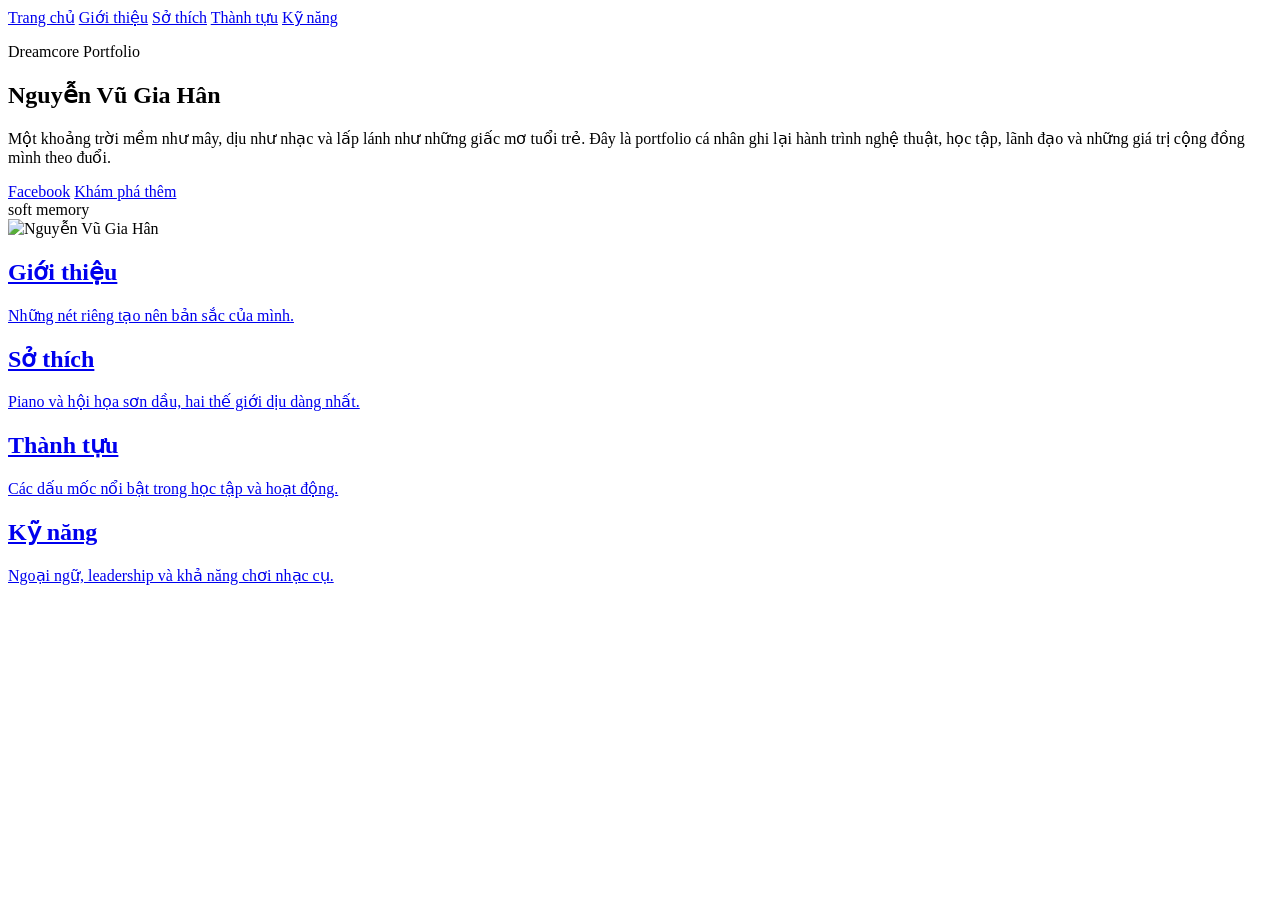
==== commit 6bec0c34: "Update index.html" ====
--- a/index.html
+++ b/index.html
@@ -1,4 +1,22 @@
 <!DOCTYPE html>
+    <nav>
+      <a href="index.html">Trang chủ</a>
+      <a href="about.html">Giới thiệu</a>
+      <a href="hobbies.html">Sở thích</a>
+      <a href="achievements.html">Thành tựu</a>
+      <a href="skills.html">Kỹ năng</a>
+    </nav>
+  </header>
+
+  <main class="container hero-page fade-in">
+    <section class="hero glass">
+      <div class="hero-text slide-up">
+        <p class="badge">Dreamcore Portfolio</p>
+        <h1>Nguyễn Vũ Gia Hân</h1>
+        <p class="desc">
+          Một khoảng trời mềm như mây, dịu như nhạc và lấp lánh như những giấc mơ tuổi trẻ.
+          Đây là portfolio cá nhân ghi lại hành trình nghệ thuật, học tập, lãnh đạo và những giá trị cộng đồng mình theo đuổi.
+        </p>
 
         <div class="button-row">
           <a class="btn pink" href="https://www.facebook.com/kieu.han.9406417" target="_blank">Facebook</a>
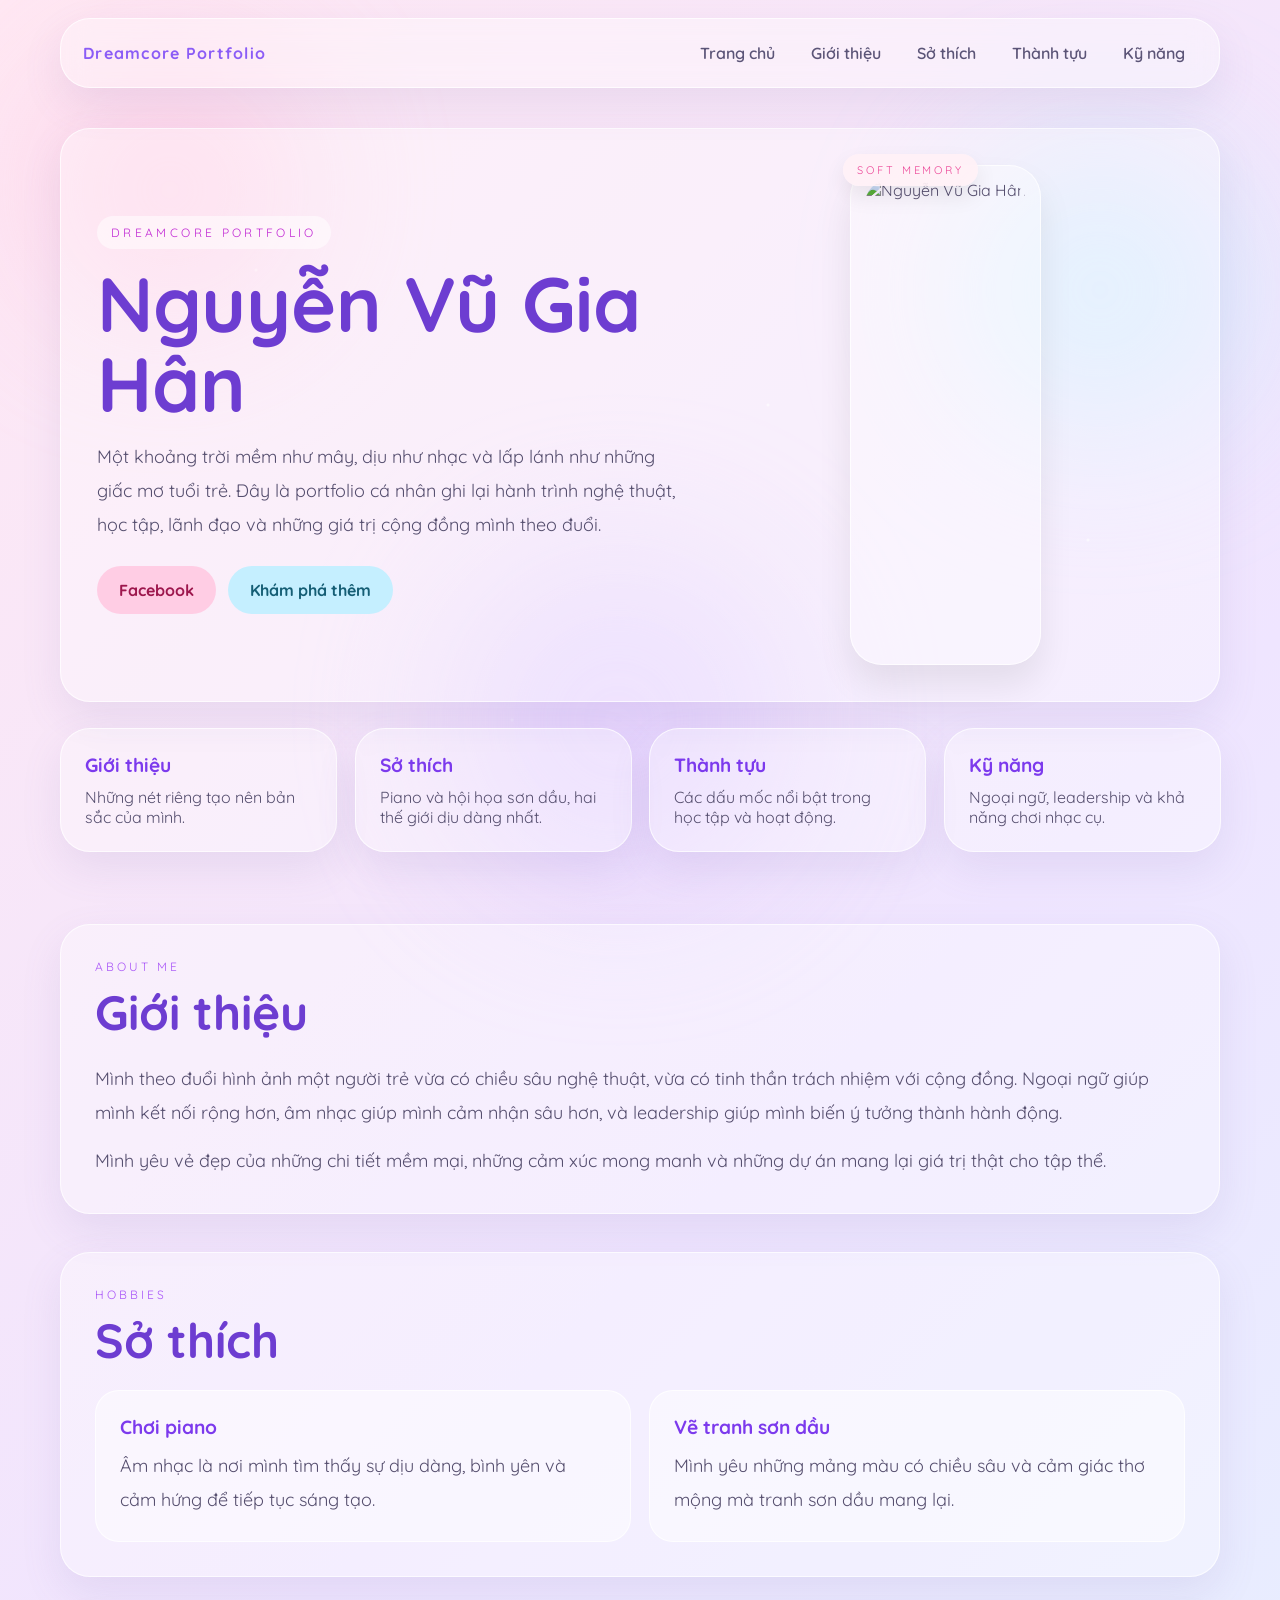
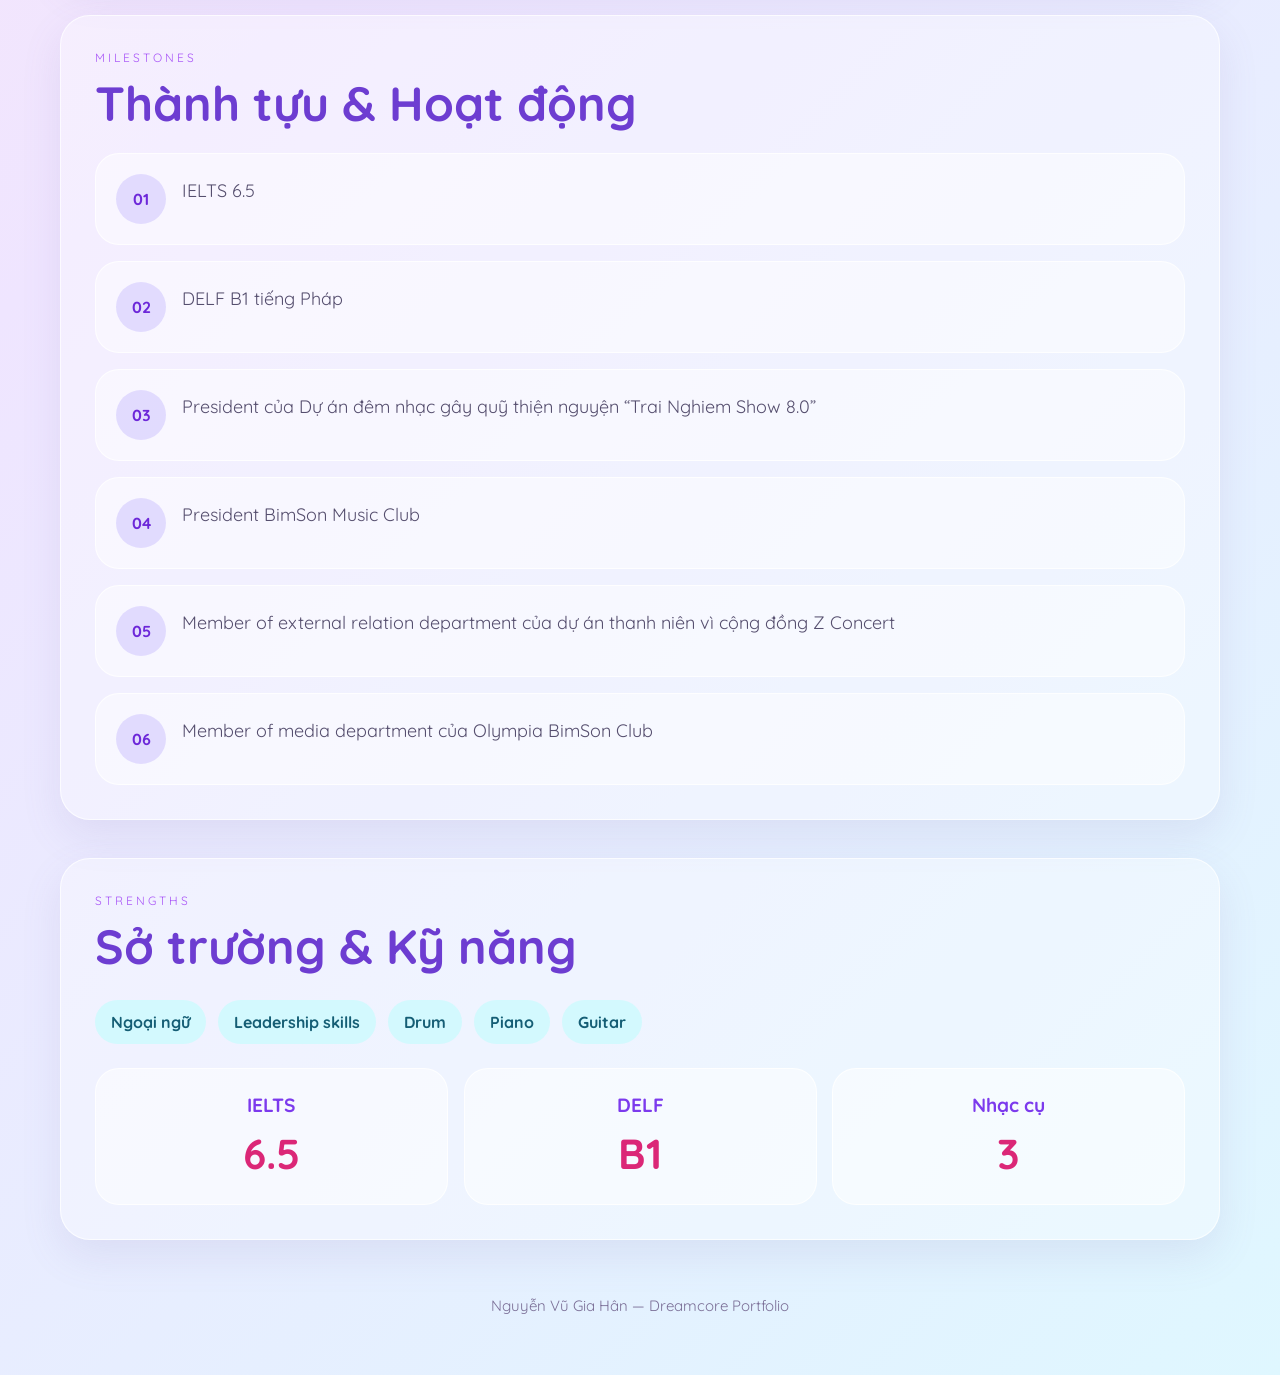
==== commit a848f2bc: "Update index.html" ====
--- a/index.html
+++ b/index.html
@@ -1,14 +1,487 @@
 <!DOCTYPE html>
+<html lang="vi">
+<head>
+  <meta charset="UTF-8" />
+  <meta name="viewport" content="width=device-width, initial-scale=1.0" />
+  <title>Nguyễn Vũ Gia Hân | Dreamcore Portfolio</title>
+  <style>
+    @import url('https://fonts.googleapis.com/css2?family=Quicksand:wght@400;500;700&display=swap');
+
+    * {
+      box-sizing: border-box;
+      margin: 0;
+      padding: 0;
+    }
+
+    html {
+      scroll-behavior: smooth;
+    }
+
+    body {
+      font-family: 'Quicksand', sans-serif;
+      min-height: 100vh;
+      color: #564f6f;
+      background: linear-gradient(135deg, #ffe8f3 0%, #efe5ff 45%, #dff7ff 100%);
+      overflow-x: hidden;
+      position: relative;
+    }
+
+    .stars {
+      position: fixed;
+      inset: 0;
+      background-image:
+        radial-gradient(circle at 20% 30%, rgba(255,255,255,0.85) 0 1px, transparent 2px),
+        radial-gradient(circle at 70% 20%, rgba(255,255,255,0.75) 0 1.5px, transparent 2.5px),
+        radial-gradient(circle at 40% 80%, rgba(255,255,255,0.7) 0 1px, transparent 2px),
+        radial-gradient(circle at 85% 60%, rgba(255,255,255,0.8) 0 1px, transparent 2px),
+        radial-gradient(circle at 60% 45%, rgba(255,255,255,0.8) 0 1px, transparent 2px);
+      opacity: 0.7;
+      animation: twinkle 6s linear infinite;
+      pointer-events: none;
+      z-index: 0;
+    }
+
+    @keyframes twinkle {
+      0%, 100% { opacity: 0.45; }
+      50% { opacity: 0.85; }
+    }
+
+    .floating-blobs {
+      position: fixed;
+      inset: 0;
+      pointer-events: none;
+      z-index: 0;
+    }
+
+    .blob {
+      position: absolute;
+      border-radius: 50%;
+      filter: blur(75px);
+      opacity: 0.55;
+      animation: drift 12s ease-in-out infinite;
+    }
+
+    .blob1 {
+      width: 260px;
+      height: 260px;
+      background: #ffc2de;
+      top: 60px;
+      left: 40px;
+    }
+
+    .blob2 {
+      width: 300px;
+      height: 300px;
+      background: #bfefff;
+      top: 140px;
+      right: 30px;
+      animation-delay: 2s;
+    }
+
+    .blob3 {
+      width: 340px;
+      height: 340px;
+      background: #dbc6ff;
+      bottom: 10px;
+      left: 35%;
+      animation-delay: 4s;
+    }
+
+    @keyframes drift {
+      0%, 100% { transform: translateY(0px) translateX(0px) scale(1); }
+      50% { transform: translateY(-18px) translateX(12px) scale(1.05); }
+    }
+
+    .container {
+      width: min(1160px, calc(100% - 32px));
+      margin: 0 auto;
+      position: relative;
+      z-index: 1;
+    }
+
+    .glass {
+      background: rgba(255, 255, 255, 0.35);
+      backdrop-filter: blur(14px);
+      -webkit-backdrop-filter: blur(14px);
+      border: 1px solid rgba(255,255,255,0.7);
+      box-shadow: 0 16px 40px rgba(126, 108, 170, 0.12);
+      border-radius: 30px;
+    }
+
+    .topbar {
+      position: sticky;
+      top: 16px;
+      z-index: 10;
+      width: min(1160px, calc(100% - 32px));
+      margin: 18px auto 0;
+      padding: 16px 22px;
+      display: flex;
+      justify-content: space-between;
+      align-items: center;
+      gap: 18px;
+    }
+
+    .logo {
+      font-weight: 700;
+      color: #8b5cf6;
+      letter-spacing: 0.08em;
+    }
+
+    nav {
+      display: flex;
+      flex-wrap: wrap;
+      gap: 12px;
+    }
+
+    nav a {
+      text-decoration: none;
+      color: #5b5477;
+      font-weight: 600;
+      padding: 8px 12px;
+      border-radius: 999px;
+      transition: 0.25s ease;
+    }
+
+    nav a:hover {
+      background: rgba(255,255,255,0.5);
+      transform: translateY(-2px);
+    }
+
+    .hero-page {
+      padding: 40px 0 60px;
+    }
+
+    .hero {
+      display: grid;
+      grid-template-columns: 1.1fr 0.9fr;
+      gap: 32px;
+      padding: 36px;
+      align-items: center;
+    }
+
+    .hero h1,
+    .section-card h2,
+    .about-card h2 {
+      color: #6d3dd1;
+    }
+
+    .hero h1 {
+      font-size: clamp(2.6rem, 6vw, 4.8rem);
+      margin-bottom: 16px;
+      line-height: 1.05;
+    }
+
+    .badge {
+      display: inline-block;
+      margin-bottom: 14px;
+      font-size: 12px;
+      text-transform: uppercase;
+      letter-spacing: 0.28em;
+      padding: 9px 14px;
+      border-radius: 999px;
+      color: #c026d3;
+      background: rgba(255,255,255,0.52);
+    }
+
+    .desc,
+    .about-card p,
+    .text-block,
+    .achievement-item p,
+    .info-box p {
+      font-size: 18px;
+      line-height: 1.9;
+    }
+
+    .button-row {
+      display: flex;
+      gap: 12px;
+      flex-wrap: wrap;
+      margin-top: 24px;
+    }
+
+    .btn {
+      text-decoration: none;
+      padding: 14px 22px;
+      border-radius: 999px;
+      font-weight: 700;
+      transition: 0.25s ease;
+      display: inline-block;
+    }
+
+    .btn:hover {
+      transform: translateY(-3px) scale(1.03);
+    }
+
+    .btn.pink {
+      background: rgba(255, 201, 225, 0.9);
+      color: #9d174d;
+    }
+
+    .btn.blue {
+      background: rgba(191, 239, 255, 0.9);
+      color: #155e75;
+    }
+
+    .hero-image-card {
+      position: relative;
+      max-width: 420px;
+      margin: 0 auto;
+      padding: 14px;
+      border-radius: 32px;
+      background: rgba(255,255,255,0.34);
+      border: 1px solid rgba(255,255,255,0.75);
+      box-shadow: 0 20px 35px rgba(0,0,0,0.08);
+    }
+
+    .hero-image-card img {
+      width: 100%;
+      height: 470px;
+      object-fit: cover;
+      border-radius: 24px;
+      display: block;
+    }
+
+    .mini-label {
+      position: absolute;
+      top: -12px;
+      left: -8px;
+      background: rgba(255, 241, 247, 0.92);
+      color: #ec4899;
+      padding: 9px 14px;
+      border-radius: 999px;
+      font-size: 11px;
+      letter-spacing: 0.26em;
+      text-transform: uppercase;
+      box-shadow: 0 10px 22px rgba(0,0,0,0.08);
+    }
+
+    .quick-links {
+      margin-top: 26px;
+      display: grid;
+      grid-template-columns: repeat(4, 1fr);
+      gap: 18px;
+    }
+
+    .nav-card,
+    .info-box,
+    .achievement-item,
+    .stat-card {
+      text-decoration: none;
+      color: inherit;
+    }
+
+    .nav-card {
+      padding: 24px;
+    }
+
+    .nav-card h3,
+    .info-box h3,
+    .stat-card h3 {
+      margin-bottom: 10px;
+      color: #7c3aed;
+      font-size: 1.2rem;
+    }
+
+    .section {
+      padding: 12px 0 26px;
+    }
+
+    .section-card,
+    .about-card {
+      padding: 34px;
+    }
+
+    .section-title {
+      margin-bottom: 20px;
+    }
+
+    .section-title .small {
+      font-size: 12px;
+      text-transform: uppercase;
+      letter-spacing: 0.25em;
+      color: #a855f7;
+      margin-bottom: 8px;
+      display: block;
+    }
+
+    .section-title h2 {
+      font-size: clamp(2rem, 4vw, 3rem);
+      color: #6d3dd1;
+    }
+
+    .item-grid {
+      display: grid;
+      grid-template-columns: repeat(2, 1fr);
+      gap: 18px;
+      margin-top: 12px;
+    }
+
+    .info-box {
+      padding: 24px;
+      border-radius: 24px;
+      background: rgba(255,255,255,0.45);
+      border: 1px solid rgba(255,255,255,0.78);
+    }
+
+    .achievement-list {
+      margin-top: 8px;
+      display: grid;
+      gap: 16px;
+    }
+
+    .achievement-item {
+      display: flex;
+      align-items: flex-start;
+      gap: 16px;
+      padding: 20px;
+      border-radius: 24px;
+      background: rgba(255,255,255,0.46);
+      border: 1px solid rgba(255,255,255,0.78);
+    }
+
+    .achievement-item span {
+      min-width: 50px;
+      height: 50px;
+      border-radius: 50%;
+      display: inline-flex;
+      align-items: center;
+      justify-content: center;
+      font-weight: 700;
+      color: #6d28d9;
+      background: rgba(221,214,254,0.85);
+    }
+
+    .chips {
+      display: flex;
+      flex-wrap: wrap;
+      gap: 12px;
+      margin: 24px 0;
+    }
+
+    .chip {
+      padding: 12px 16px;
+      border-radius: 999px;
+      background: rgba(207,250,254,0.86);
+      color: #155e75;
+      font-weight: 700;
+    }
+
+    .stats-grid {
+      display: grid;
+      grid-template-columns: repeat(3, 1fr);
+      gap: 16px;
+      margin-top: 10px;
+    }
+
+    .stat-card {
+      padding: 24px;
+      border-radius: 24px;
+      background: rgba(255,255,255,0.48);
+      border: 1px solid rgba(255,255,255,0.82);
+      text-align: center;
+    }
+
+    .big-number {
+      font-size: 42px;
+      font-weight: 700;
+      color: #db2777;
+      margin-top: 6px;
+    }
+
+    .hover-lift {
+      transition: transform 0.3s ease, box-shadow 0.3s ease;
+      transform-style: preserve-3d;
+      will-change: transform;
+    }
+
+    .hover-lift:hover {
+      transform: translateY(-8px);
+      box-shadow: 0 22px 35px rgba(120, 94, 180, 0.18);
+    }
+
+    .fade-in {
+      animation: fadeIn 1s ease forwards;
+    }
+
+    .slide-up {
+      animation: slideUp 0.9s ease forwards;
+    }
+
+    .floating {
+      animation: floating 4.5s ease-in-out infinite;
+    }
+
+    @keyframes fadeIn {
+      from { opacity: 0; }
+      to { opacity: 1; }
+    }
+
+    @keyframes slideUp {
+      from { opacity: 0; transform: translateY(24px); }
+      to { opacity: 1; transform: translateY(0); }
+    }
+
+    @keyframes floating {
+      0%, 100% { transform: translateY(0px); }
+      50% { transform: translateY(-12px); }
+    }
+
+    footer {
+      padding: 30px 0 60px;
+      text-align: center;
+      color: #7b6f97;
+      font-size: 15px;
+      position: relative;
+      z-index: 1;
+    }
+
+    @media (max-width: 980px) {
+      .hero,
+      .quick-links,
+      .item-grid,
+      .stats-grid {
+        grid-template-columns: 1fr;
+      }
+
+      .topbar {
+        flex-direction: column;
+        align-items: flex-start;
+      }
+
+      .hero-image-card img {
+        height: 390px;
+      }
+
+      .desc,
+      .about-card p,
+      .text-block,
+      .achievement-item p,
+      .info-box p {
+        font-size: 16px;
+      }
+    }
+  </style>
+</head>
+<body>
+  <div class="stars"></div>
+  <div class="floating-blobs">
+    <span class="blob blob1"></span>
+    <span class="blob blob2"></span>
+    <span class="blob blob3"></span>
+  </div>
+
+  <header class="topbar glass">
+    <div class="logo">Dreamcore Portfolio</div>
     <nav>
-      <a href="index.html">Trang chủ</a>
-      <a href="about.html">Giới thiệu</a>
-      <a href="hobbies.html">Sở thích</a>
-      <a href="achievements.html">Thành tựu</a>
-      <a href="skills.html">Kỹ năng</a>
+      <a href="#home">Trang chủ</a>
+      <a href="#about">Giới thiệu</a>
+      <a href="#hobbies">Sở thích</a>
+      <a href="#achievements">Thành tựu</a>
+      <a href="#skills">Kỹ năng</a>
     </nav>
   </header>
 
-  <main class="container hero-page fade-in">
+  <main class="container hero-page fade-in" id="home">
     <section class="hero glass">
       <div class="hero-text slide-up">
         <p class="badge">Dreamcore Portfolio</p>
@@ -20,7 +493,7 @@
 
         <div class="button-row">
           <a class="btn pink" href="https://www.facebook.com/kieu.han.9406417" target="_blank">Facebook</a>
-          <a class="btn blue" href="about.html">Khám phá thêm</a>
+          <a class="btn blue" href="#about">Khám phá thêm</a>
         </div>
       </div>
 
@@ -30,26 +503,143 @@
       </div>
     </section>
 
-    <section class="grid-links">
-      <a class="nav-card glass hover-lift" href="about.html">
-        <h2>Giới thiệu</h2>
+    <section class="quick-links">
+      <a class="nav-card glass hover-lift" href="#about">
+        <h3>Giới thiệu</h3>
         <p>Những nét riêng tạo nên bản sắc của mình.</p>
       </a>
-      <a class="nav-card glass hover-lift" href="hobbies.html">
-        <h2>Sở thích</h2>
+      <a class="nav-card glass hover-lift" href="#hobbies">
+        <h3>Sở thích</h3>
         <p>Piano và hội họa sơn dầu, hai thế giới dịu dàng nhất.</p>
       </a>
-      <a class="nav-card glass hover-lift" href="achievements.html">
-        <h2>Thành tựu</h2>
+      <a class="nav-card glass hover-lift" href="#achievements">
+        <h3>Thành tựu</h3>
         <p>Các dấu mốc nổi bật trong học tập và hoạt động.</p>
       </a>
-      <a class="nav-card glass hover-lift" href="skills.html">
-        <h2>Kỹ năng</h2>
+      <a class="nav-card glass hover-lift" href="#skills">
+        <h3>Kỹ năng</h3>
         <p>Ngoại ngữ, leadership và khả năng chơi nhạc cụ.</p>
       </a>
     </section>
   </main>
 
-  <script src="script.js"></script>
+  <section class="container section fade-in" id="about">
+    <div class="about-card glass slide-up">
+      <div class="section-title">
+        <span class="small">About Me</span>
+        <h2>Giới thiệu</h2>
+      </div>
+      <p class="text-block">
+        Mình theo đuổi hình ảnh một người trẻ vừa có chiều sâu nghệ thuật, vừa có tinh thần trách nhiệm với cộng đồng.
+        Ngoại ngữ giúp mình kết nối rộng hơn, âm nhạc giúp mình cảm nhận sâu hơn, và leadership giúp mình biến ý tưởng thành hành động.
+      </p>
+      <p class="text-block" style="margin-top: 14px;">
+        Mình yêu vẻ đẹp của những chi tiết mềm mại, những cảm xúc mong manh và những dự án mang lại giá trị thật cho tập thể.
+      </p>
+    </div>
+  </section>
+
+  <section class="container section fade-in" id="hobbies">
+    <div class="section-card glass slide-up">
+      <div class="section-title">
+        <span class="small">Hobbies</span>
+        <h2>Sở thích</h2>
+      </div>
+      <div class="item-grid">
+        <div class="info-box hover-lift">
+          <h3>Chơi piano</h3>
+          <p>Âm nhạc là nơi mình tìm thấy sự dịu dàng, bình yên và cảm hứng để tiếp tục sáng tạo.</p>
+        </div>
+        <div class="info-box hover-lift">
+          <h3>Vẽ tranh sơn dầu</h3>
+          <p>Mình yêu những mảng màu có chiều sâu và cảm giác thơ mộng mà tranh sơn dầu mang lại.</p>
+        </div>
+      </div>
+    </div>
+  </section>
+
+  <section class="container section fade-in" id="achievements">
+    <div class="section-card glass slide-up">
+      <div class="section-title">
+        <span class="small">Milestones</span>
+        <h2>Thành tựu & Hoạt động</h2>
+      </div>
+      <div class="achievement-list">
+        <div class="achievement-item hover-lift"><span>01</span><p>IELTS 6.5</p></div>
+        <div class="achievement-item hover-lift"><span>02</span><p>DELF B1 tiếng Pháp</p></div>
+        <div class="achievement-item hover-lift"><span>03</span><p>President của Dự án đêm nhạc gây quỹ thiện nguyện “Trai Nghiem Show 8.0”</p></div>
+        <div class="achievement-item hover-lift"><span>04</span><p>President BimSon Music Club</p></div>
+        <div class="achievement-item hover-lift"><span>05</span><p>Member of external relation department của dự án thanh niên vì cộng đồng Z Concert</p></div>
+        <div class="achievement-item hover-lift"><span>06</span><p>Member of media department của Olympia BimSon Club</p></div>
+      </div>
+    </div>
+  </section>
+
+  <section class="container section fade-in" id="skills">
+    <div class="section-card glass slide-up">
+      <div class="section-title">
+        <span class="small">Strengths</span>
+        <h2>Sở trường & Kỹ năng</h2>
+      </div>
+
+      <div class="chips">
+        <span class="chip">Ngoại ngữ</span>
+        <span class="chip">Leadership skills</span>
+        <span class="chip">Drum</span>
+        <span class="chip">Piano</span>
+        <span class="chip">Guitar</span>
+      </div>
+
+      <div class="stats-grid">
+        <div class="stat-card hover-lift">
+          <h3>IELTS</h3>
+          <div class="big-number">6.5</div>
+        </div>
+        <div class="stat-card hover-lift">
+          <h3>DELF</h3>
+          <div class="big-number">B1</div>
+        </div>
+        <div class="stat-card hover-lift">
+          <h3>Nhạc cụ</h3>
+          <div class="big-number">3</div>
+        </div>
+      </div>
+    </div>
+  </section>
+
+  <footer>
+    Nguyễn Vũ Gia Hân — Dreamcore Portfolio
+  </footer>
+
+  <script>
+    document.addEventListener('DOMContentLoaded', function () {
+      const cards = document.querySelectorAll('.hover-lift');
+
+      cards.forEach((card) => {
+        card.addEventListener('mousemove', (e) => {
+          const rect = card.getBoundingClientRect();
+          const x = e.clientX - rect.left;
+          const y = e.clientY - rect.top;
+          const centerX = rect.width / 2;
+          const centerY = rect.height / 2;
+          const rotateX = (y - centerY) / 25;
+          const rotateY = (centerX - x) / 25;
+          card.style.transform = `perspective(900px) rotateX(${rotateX}deg) rotateY(${rotateY}deg) translateY(-8px)`;
+        });
+
+        card.addEventListener('mouseleave', () => {
+          card.style.transform = '';
+        });
+      });
+
+      const starLayer = document.querySelector('.stars');
+      if (starLayer) {
+        window.addEventListener('scroll', () => {
+          const offset = window.scrollY * 0.08;
+          starLayer.style.transform = `translateY(${offset}px)`;
+        });
+      }
+    });
+  </script>
 </body>
 </html>
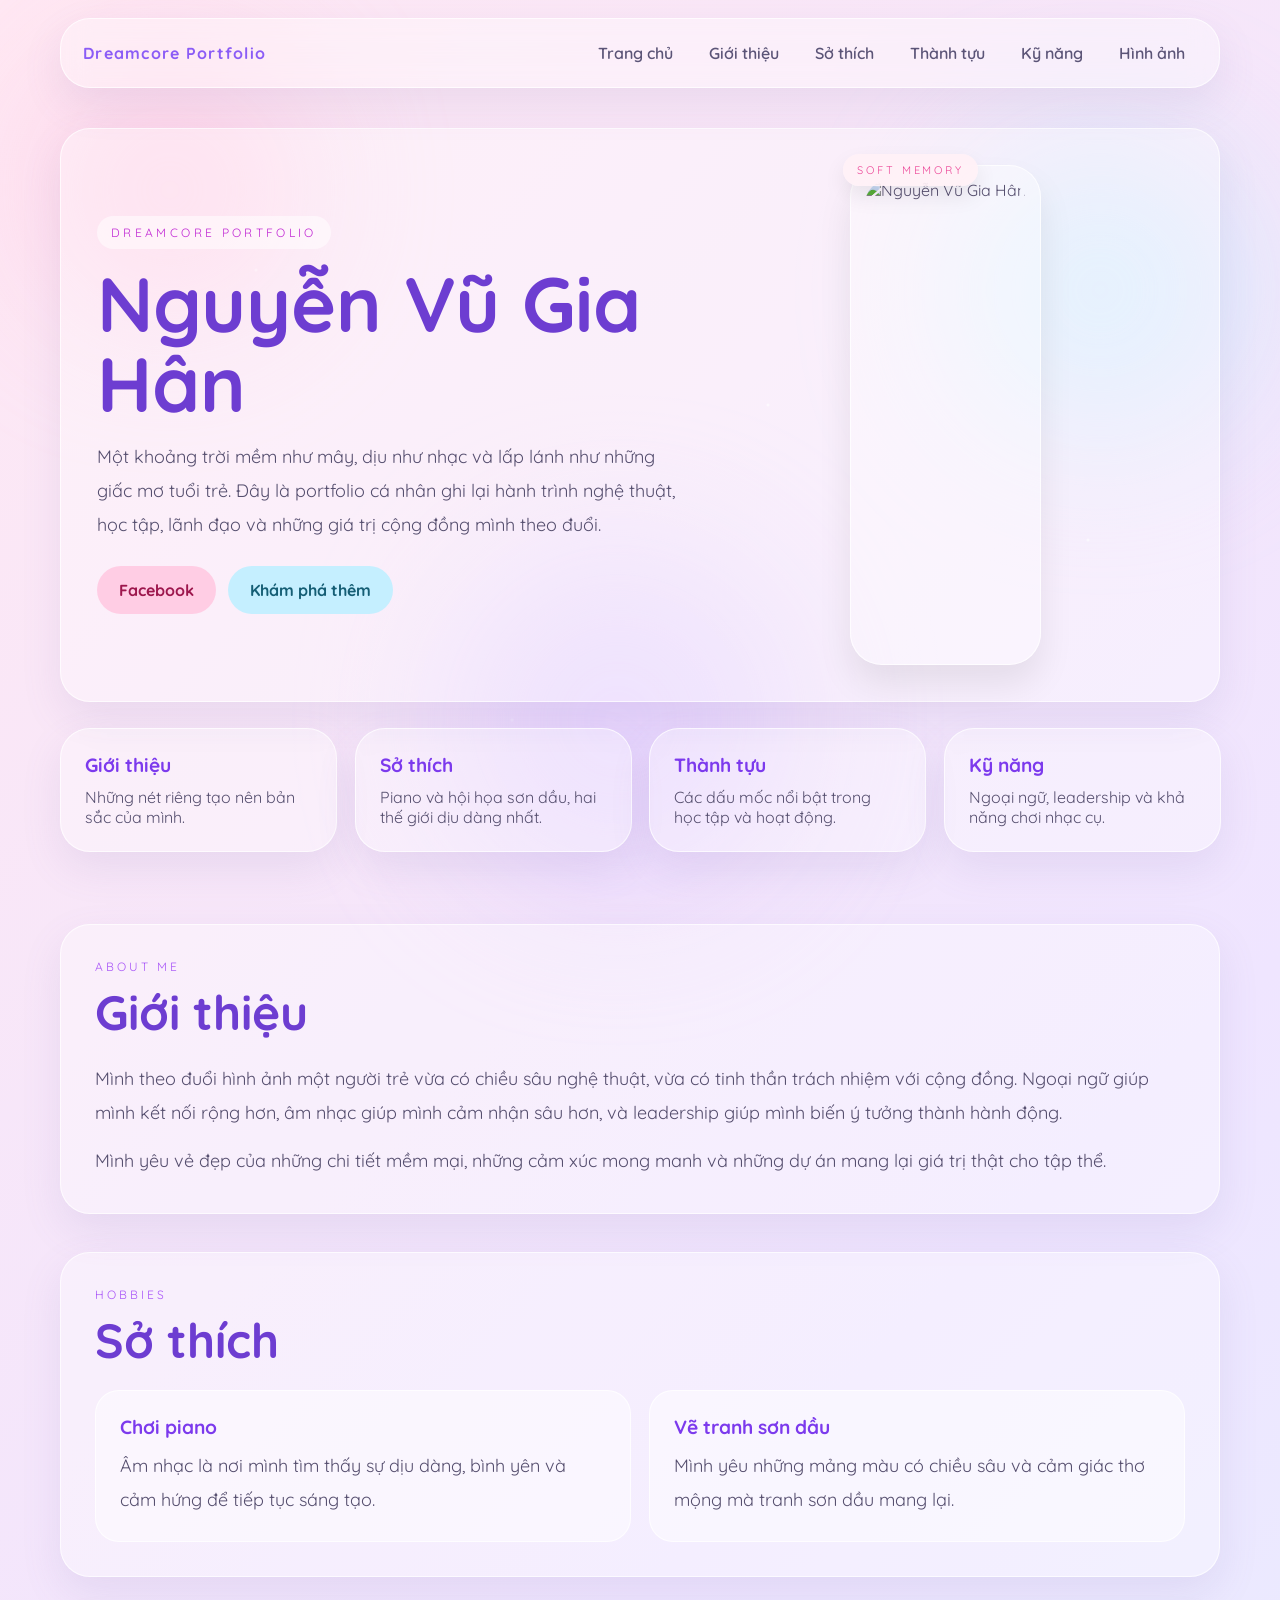
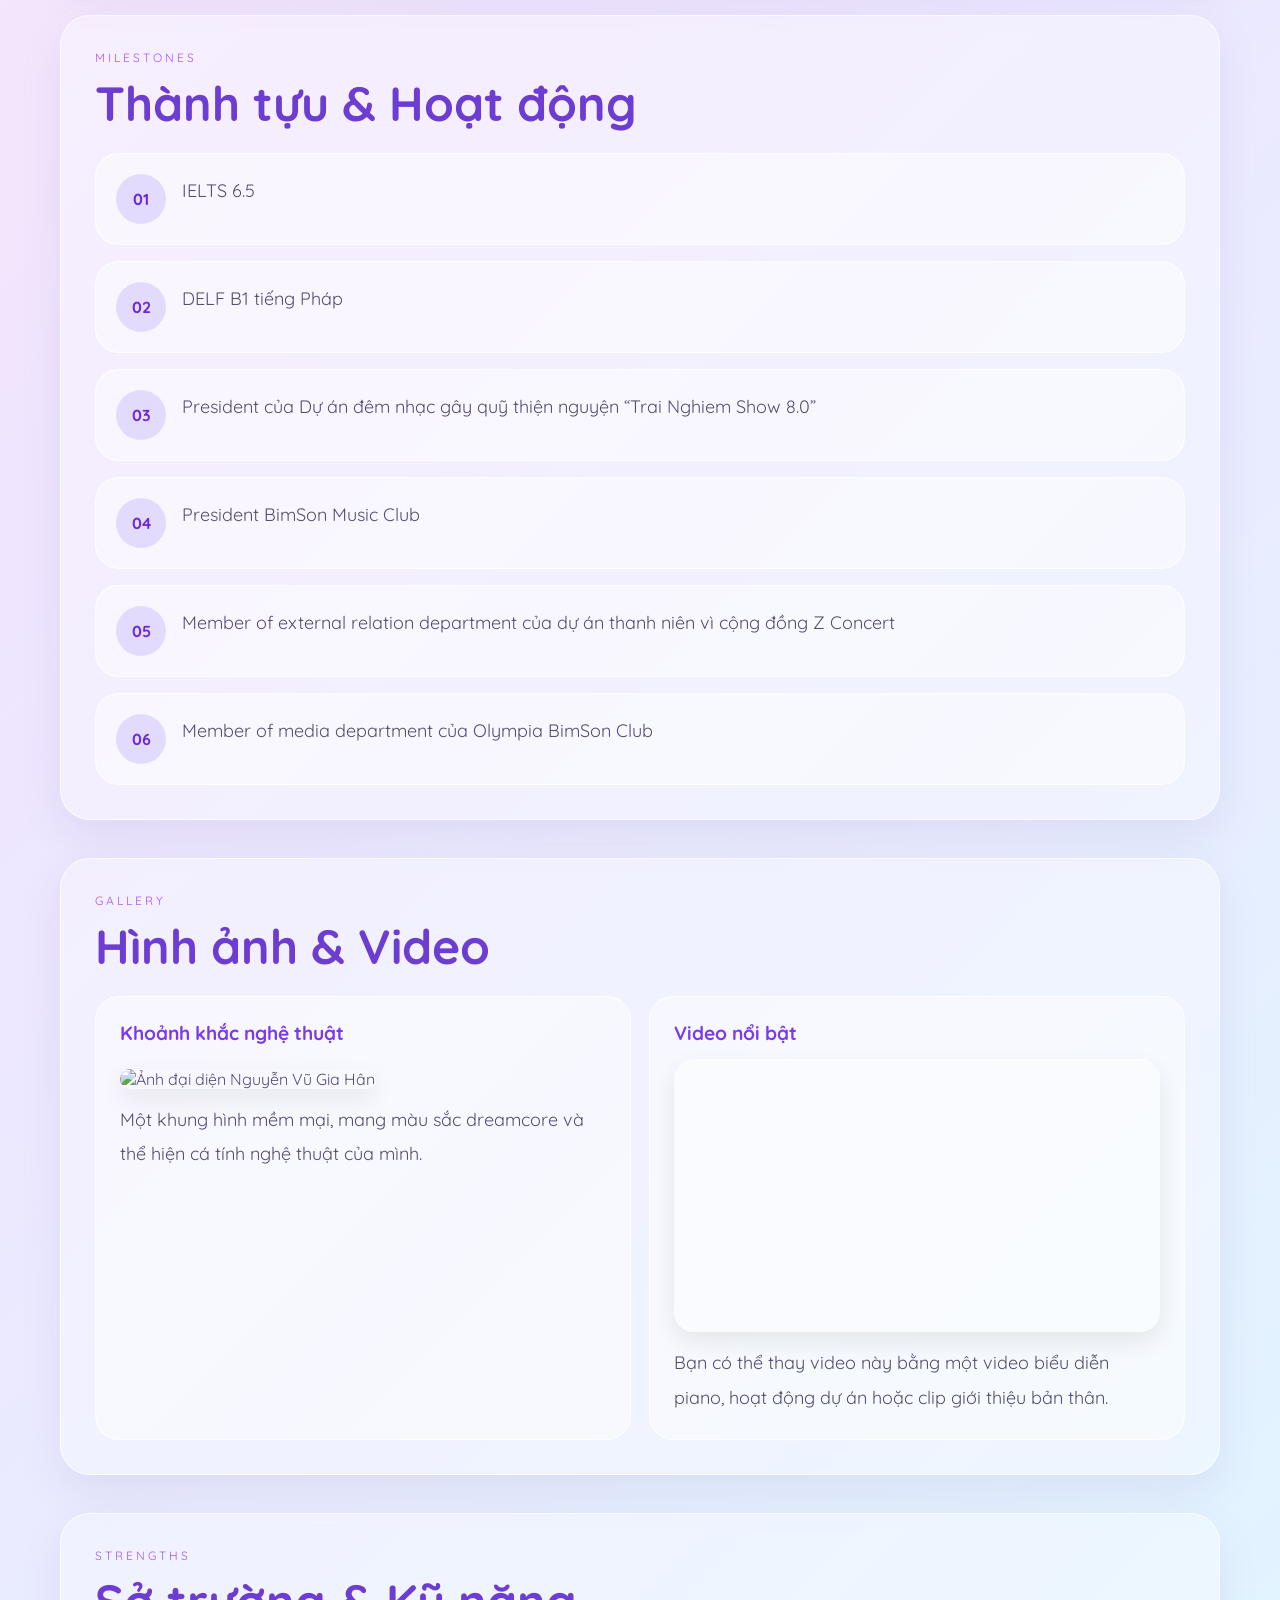
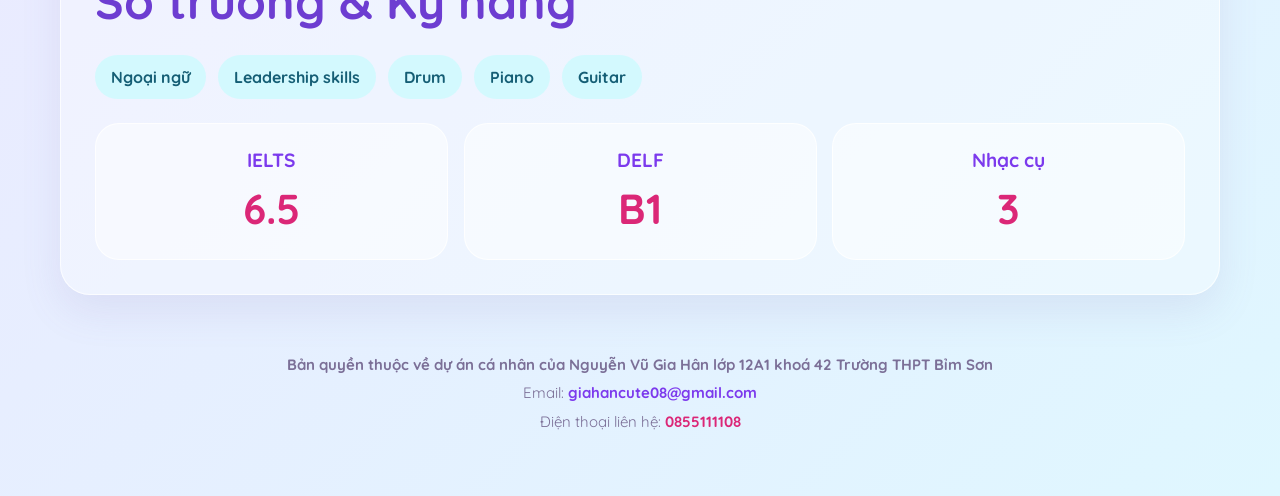
==== commit 1d654a1c: "Update index.html" ====
--- a/index.html
+++ b/index.html
@@ -478,6 +478,7 @@
       <a href="#hobbies">Sở thích</a>
       <a href="#achievements">Thành tựu</a>
       <a href="#skills">Kỹ năng</a>
+      <a href="#gallery">Hình ảnh</a>
     </nav>
   </header>
 
@@ -575,6 +576,30 @@
     </div>
   </section>
 
+    <section class="container section fade-in" id="gallery">
+    <div class="section-card glass slide-up">
+      <div class="section-title">
+        <span class="small">Gallery</span>
+        <h2>Hình ảnh & Video</h2>
+      </div>
+
+      <div class="item-grid">
+        <div class="info-box hover-lift">
+          <h3>Khoảnh khắc nghệ thuật</h3>
+          <img src="https://files.catbox.moe/j4trfg.jpg" alt="Ảnh đại diện Nguyễn Vũ Gia Hân" style="width:100%; height:320px; object-fit:cover; border-radius:20px; margin-top:14px; box-shadow:0 10px 24px rgba(0,0,0,0.08);" />
+          <p style="margin-top:14px;">Một khung hình mềm mại, mang màu sắc dreamcore và thể hiện cá tính nghệ thuật của mình.</p>
+        </div>
+        <div class="info-box hover-lift">
+          <h3>Video nổi bật</h3>
+          <div style="position:relative; width:100%; padding-top:56.25%; margin-top:14px; border-radius:20px; overflow:hidden; box-shadow:0 10px 24px rgba(0,0,0,0.08); background:rgba(255,255,255,0.35);">
+            <iframe src="https://www.youtube.com/embed/dQw4w9WgXcQ" title="Video giới thiệu" style="position:absolute; inset:0; width:100%; height:100%; border:0;" allow="accelerometer; autoplay; clipboard-write; encrypted-media; gyroscope; picture-in-picture; web-share" allowfullscreen></iframe>
+          </div>
+          <p style="margin-top:14px;">Bạn có thể thay video này bằng một video biểu diễn piano, hoạt động dự án hoặc clip giới thiệu bản thân.</p>
+        </div>
+      </div>
+    </div>
+  </section>
+
   <section class="container section fade-in" id="skills">
     <div class="section-card glass slide-up">
       <div class="section-title">
@@ -608,7 +633,11 @@
   </section>
 
   <footer>
-    Nguyễn Vũ Gia Hân — Dreamcore Portfolio
+    <div style="max-width:900px; margin:0 auto; padding:0 16px; line-height:1.9;">
+      <strong>Bản quyền thuộc về dự án cá nhân của Nguyễn Vũ Gia Hân lớp 12A1 khoá 42 Trường THPT Bỉm Sơn</strong><br />
+      Email: <a href="mailto:giahancute08@gmail.com" style="color:#7c3aed; text-decoration:none; font-weight:700;">giahancute08@gmail.com</a><br />
+      Điện thoại liên hệ: <a href="tel:0855111108" style="color:#db2777; text-decoration:none; font-weight:700;">0855111108</a>
+    </div>
   </footer>
 
   <script>
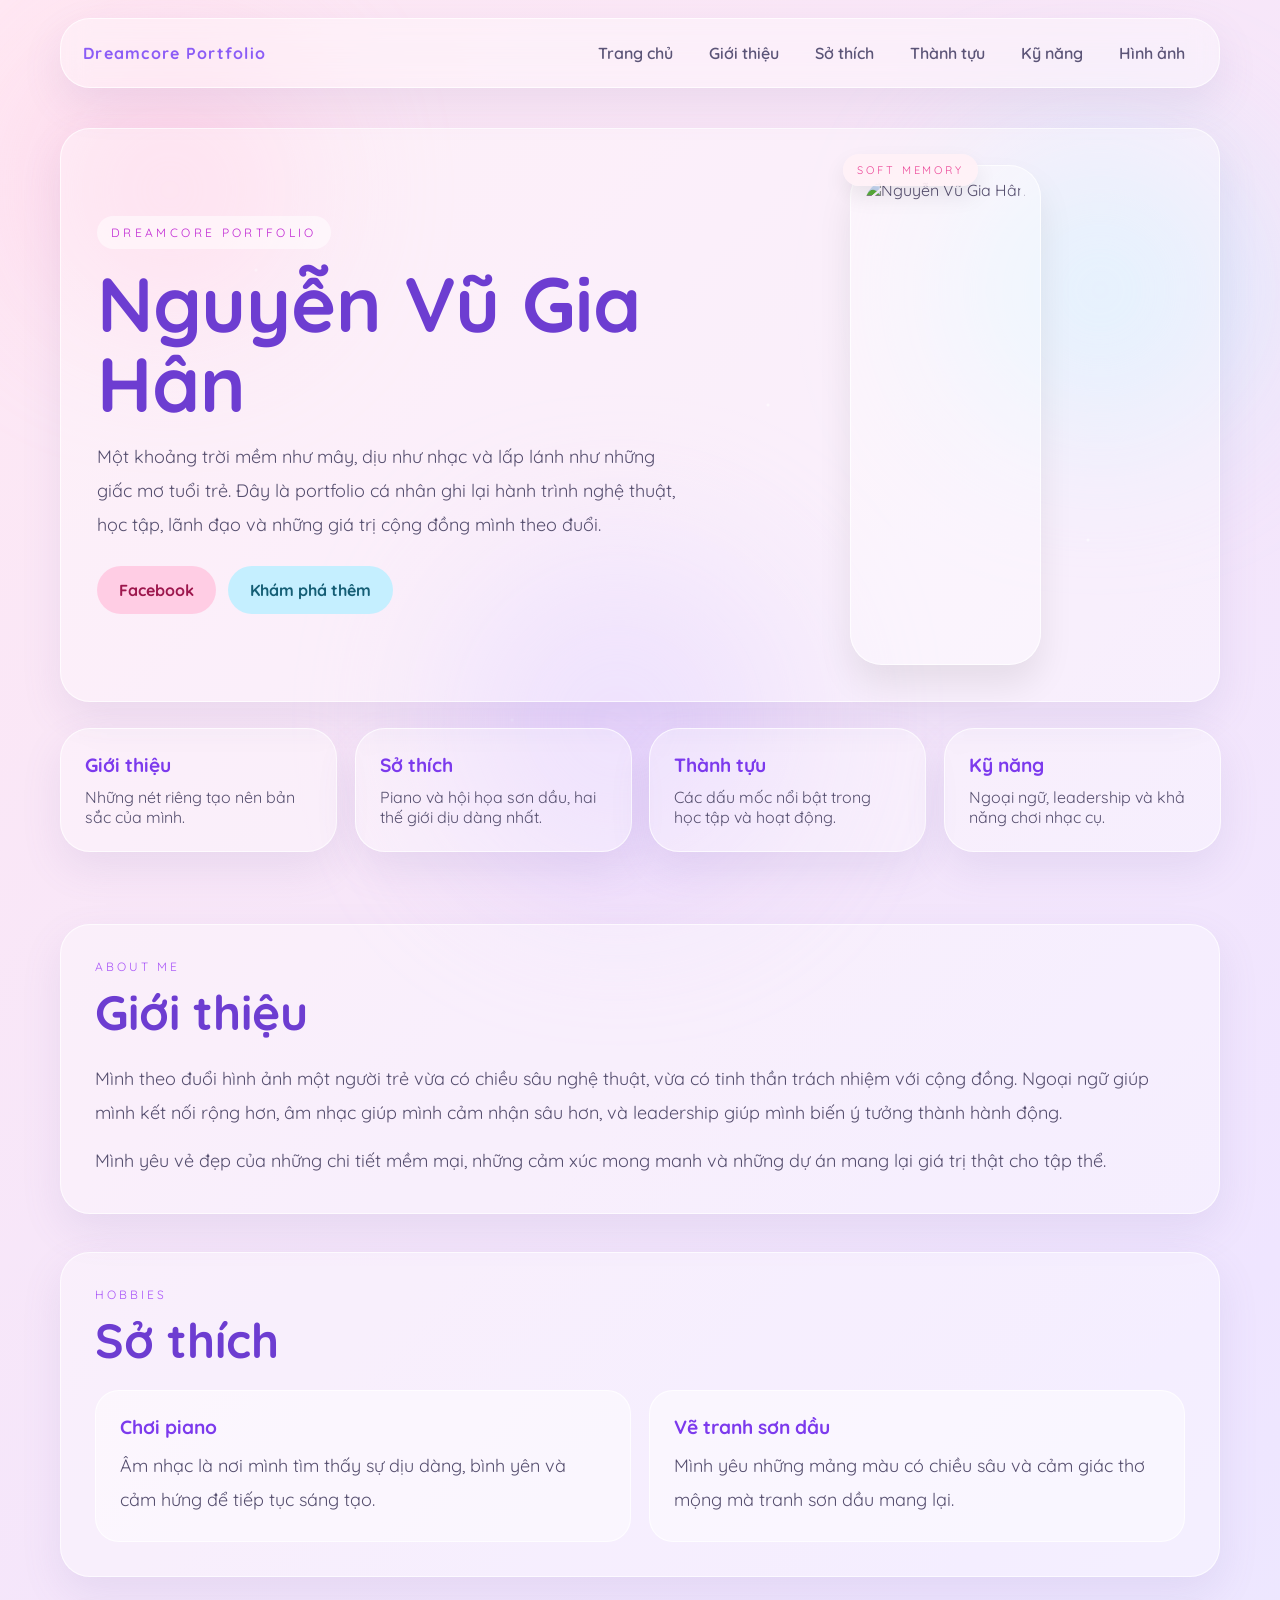
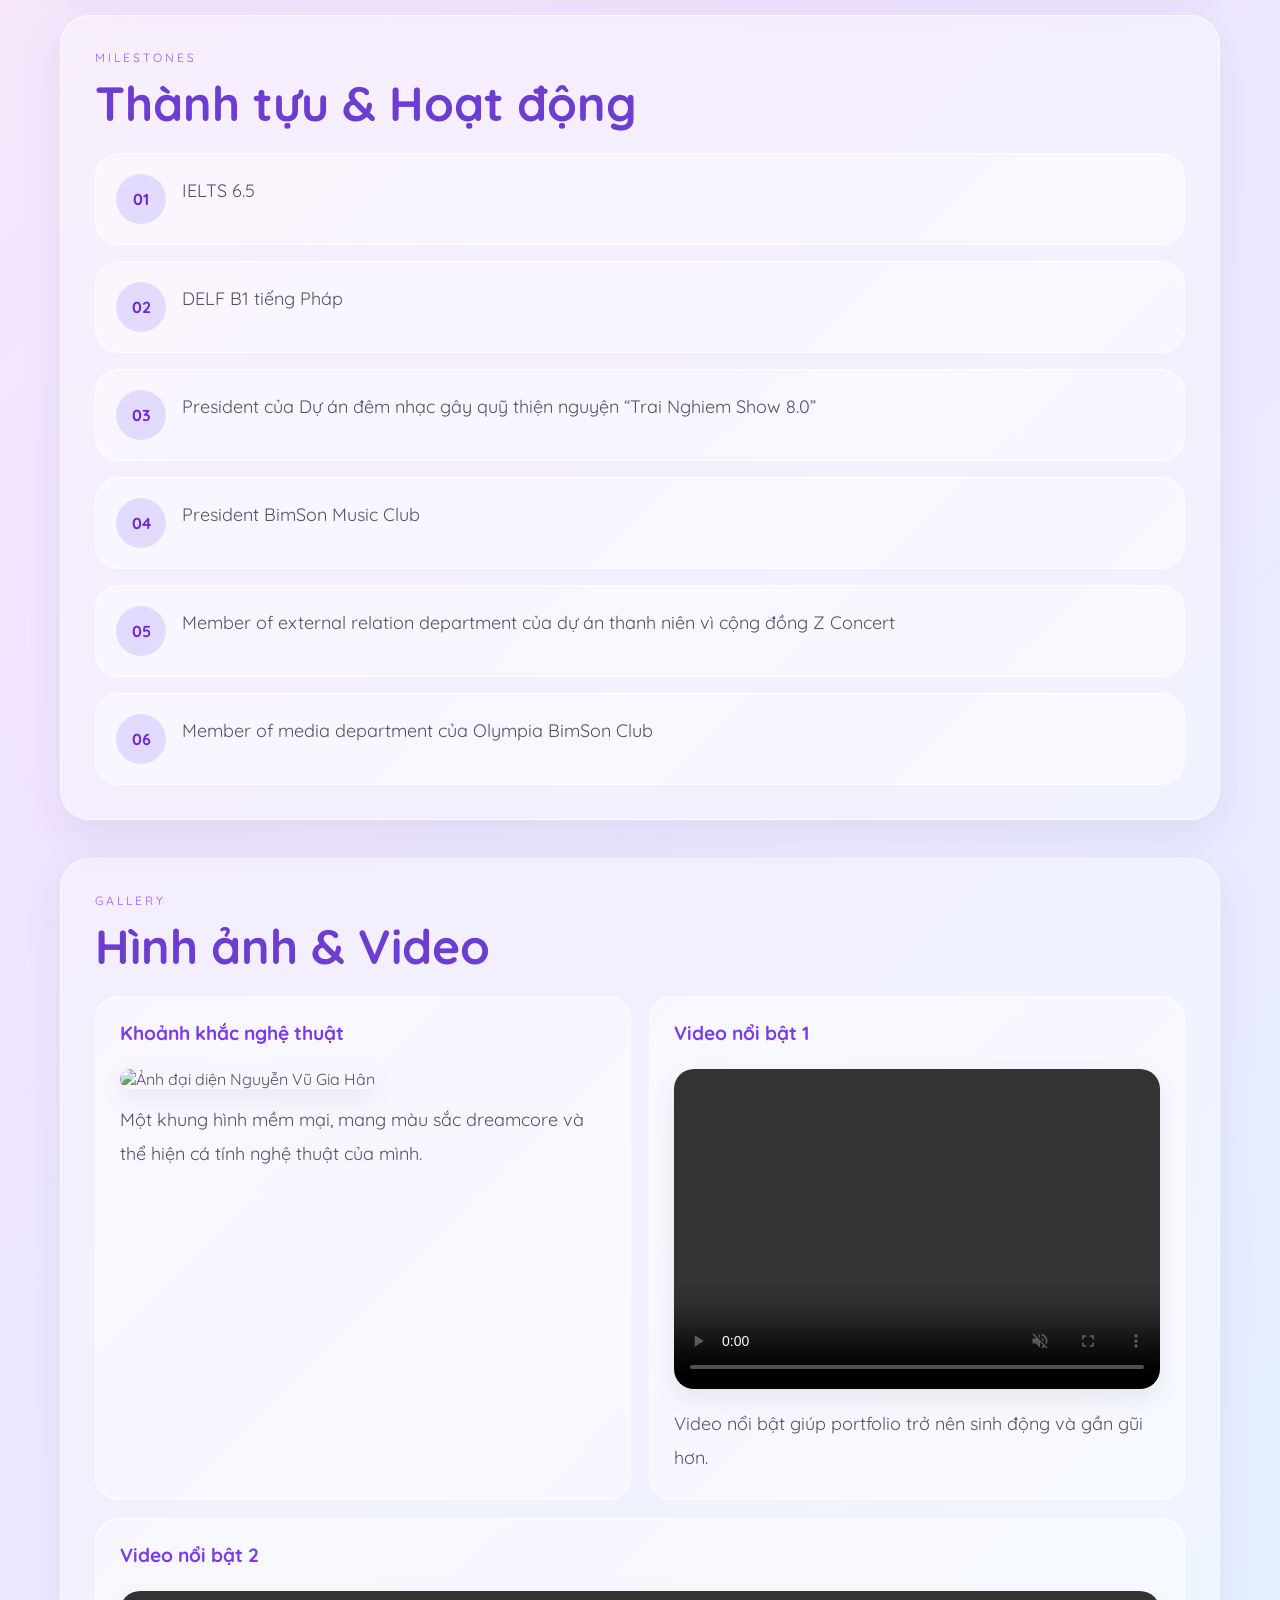
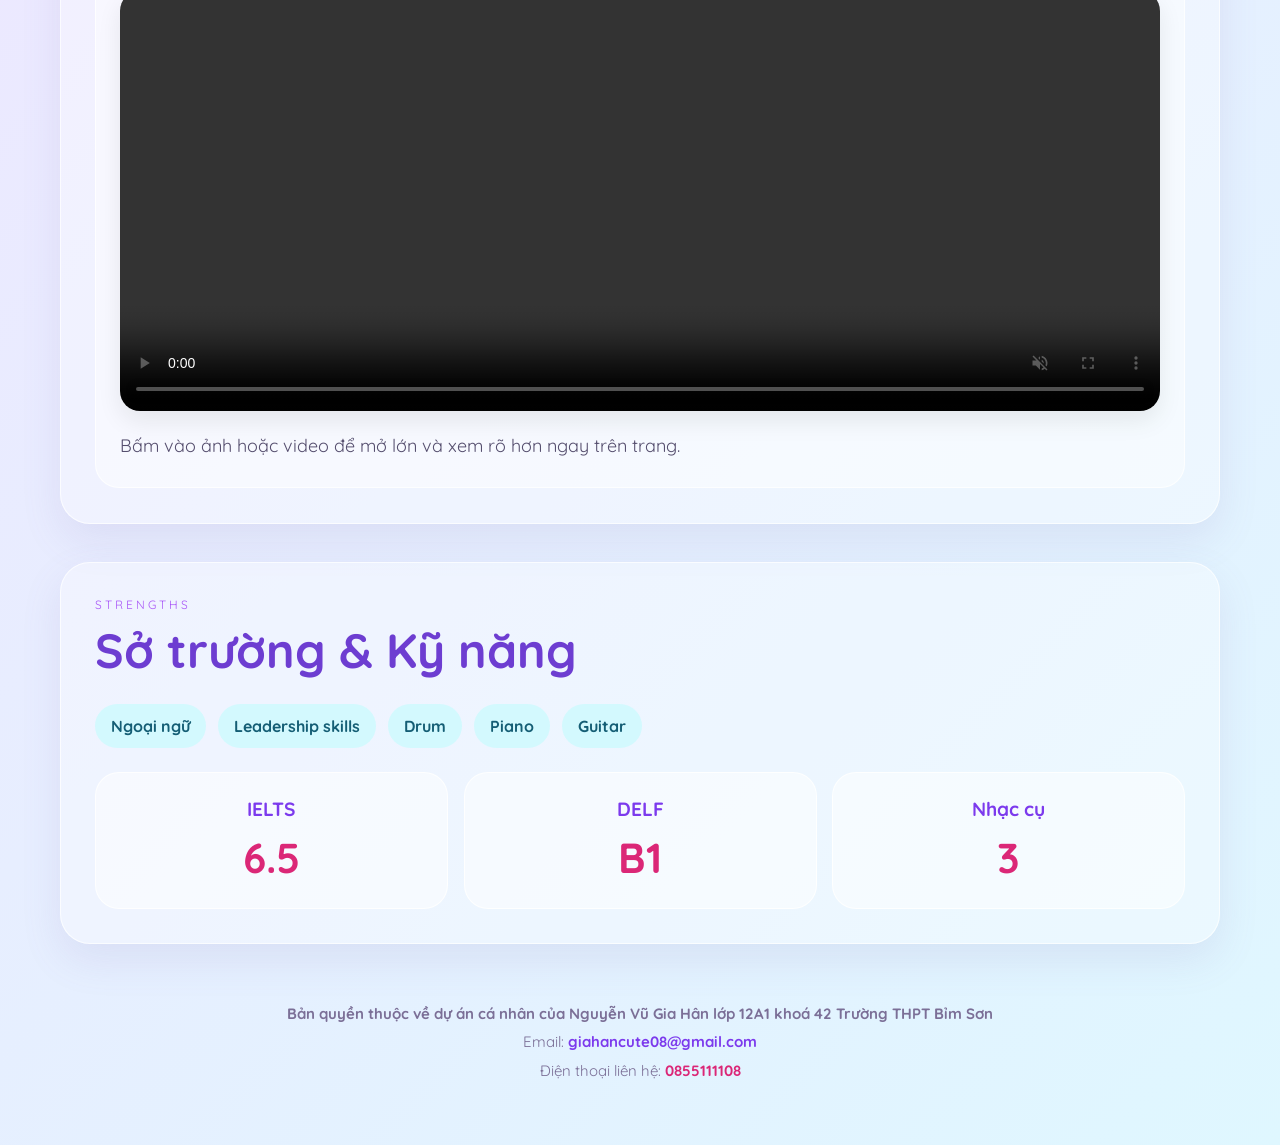
==== commit 53ee7dbe: "Update index.html" ====
--- a/index.html
+++ b/index.html
@@ -586,15 +586,48 @@
       <div class="item-grid">
         <div class="info-box hover-lift">
           <h3>Khoảnh khắc nghệ thuật</h3>
-          <img src="https://files.catbox.moe/j4trfg.jpg" alt="Ảnh đại diện Nguyễn Vũ Gia Hân" style="width:100%; height:320px; object-fit:cover; border-radius:20px; margin-top:14px; box-shadow:0 10px 24px rgba(0,0,0,0.08);" />
+          <img
+            src="https://files.catbox.moe/j4trfg.jpg"
+            alt="Ảnh đại diện Nguyễn Vũ Gia Hân"
+            class="media-thumb"
+            data-type="image"
+            data-src="https://files.catbox.moe/j4trfg.jpg"
+            style="width:100%; height:320px; object-fit:cover; border-radius:20px; margin-top:14px; box-shadow:0 10px 24px rgba(0,0,0,0.08); cursor:pointer;"
+          />
           <p style="margin-top:14px;">Một khung hình mềm mại, mang màu sắc dreamcore và thể hiện cá tính nghệ thuật của mình.</p>
         </div>
         <div class="info-box hover-lift">
-          <h3>Video nổi bật</h3>
-          <div style="position:relative; width:100%; padding-top:56.25%; margin-top:14px; border-radius:20px; overflow:hidden; box-shadow:0 10px 24px rgba(0,0,0,0.08); background:rgba(255,255,255,0.35);">
-            <iframe src="https://www.youtube.com/embed/dQw4w9WgXcQ" title="Video giới thiệu" style="position:absolute; inset:0; width:100%; height:100%; border:0;" allow="accelerometer; autoplay; clipboard-write; encrypted-media; gyroscope; picture-in-picture; web-share" allowfullscreen></iframe>
-          </div>
-          <p style="margin-top:14px;">Bạn có thể thay video này bằng một video biểu diễn piano, hoạt động dự án hoặc clip giới thiệu bản thân.</p>
+          <h3>Video nổi bật 1</h3>
+          <video
+            class="media-thumb"
+            data-type="video"
+            data-src="https://files.catbox.moe/opygx2.mp4"
+            style="width:100%; height:320px; object-fit:cover; border-radius:20px; margin-top:14px; box-shadow:0 10px 24px rgba(0,0,0,0.08); cursor:pointer; background:rgba(255,255,255,0.35);"
+            muted
+            playsinline
+            controls
+          >
+            <source src="https://files.catbox.moe/opygx2.mp4" type="video/mp4" />
+          </video>
+          <p style="margin-top:14px;">Video nổi bật giúp portfolio trở nên sinh động và gần gũi hơn.</p>
+        </div>
+      </div>
+
+      <div class="item-grid" style="margin-top:18px;">
+        <div class="info-box hover-lift" style="grid-column: 1 / -1;">
+          <h3>Video nổi bật 2</h3>
+          <video
+            class="media-thumb"
+            data-type="video"
+            data-src="https://files.catbox.moe/mb43wp.mp4"
+            style="width:100%; height:420px; object-fit:cover; border-radius:20px; margin-top:14px; box-shadow:0 10px 24px rgba(0,0,0,0.08); cursor:pointer; background:rgba(255,255,255,0.35);"
+            muted
+            playsinline
+            controls
+          >
+            <source src="https://files.catbox.moe/mb43wp.mp4" type="video/mp4" />
+          </video>
+          <p style="margin-top:14px;">Bấm vào ảnh hoặc video để mở lớn và xem rõ hơn ngay trên trang.</p>
         </div>
       </div>
     </div>
@@ -639,6 +672,11 @@
       Điện thoại liên hệ: <a href="tel:0855111108" style="color:#db2777; text-decoration:none; font-weight:700;">0855111108</a>
     </div>
   </footer>
+
+  <div id="lightbox" style="position:fixed; inset:0; background:rgba(20,10,35,0.82); display:none; align-items:center; justify-content:center; padding:24px; z-index:9999; backdrop-filter:blur(8px);">
+    <button id="lightboxClose" aria-label="Đóng" style="position:absolute; top:18px; right:18px; width:48px; height:48px; border:none; border-radius:999px; background:rgba(255,255,255,0.18); color:white; font-size:28px; cursor:pointer;">×</button>
+    <div id="lightboxContent" style="max-width:min(1100px, 100%); max-height:90vh; width:100%; display:flex; align-items:center; justify-content:center;"></div>
+  </div>
 
   <script>
     document.addEventListener('DOMContentLoaded', function () {
@@ -668,6 +706,54 @@
           starLayer.style.transform = `translateY(${offset}px)`;
         });
       }
+
+      const lightbox = document.getElementById('lightbox');
+      const lightboxContent = document.getElementById('lightboxContent');
+      const lightboxClose = document.getElementById('lightboxClose');
+      const mediaThumbs = document.querySelectorAll('.media-thumb');
+
+      mediaThumbs.forEach((item) => {
+        item.addEventListener('click', function () {
+          const type = this.getAttribute('data-type');
+          const src = this.getAttribute('data-src');
+
+          if (!lightbox || !lightboxContent) return;
+
+          if (type === 'image') {
+            lightboxContent.innerHTML = `<img src="${src}" alt="Preview" style="max-width:100%; max-height:90vh; border-radius:24px; box-shadow:0 20px 40px rgba(0,0,0,0.25);" />`;
+          } else {
+            lightboxContent.innerHTML = `<video src="${src}" controls autoplay style="max-width:100%; max-height:90vh; border-radius:24px; box-shadow:0 20px 40px rgba(0,0,0,0.25); background:black;"></video>`;
+          }
+
+          lightbox.style.display = 'flex';
+          document.body.style.overflow = 'hidden';
+        });
+      });
+
+      function closeLightbox() {
+        if (!lightbox || !lightboxContent) return;
+        lightbox.style.display = 'none';
+        lightboxContent.innerHTML = '';
+        document.body.style.overflow = '';
+      }
+
+      if (lightboxClose) {
+        lightboxClose.addEventListener('click', closeLightbox);
+      }
+
+      if (lightbox) {
+        lightbox.addEventListener('click', function (e) {
+          if (e.target === lightbox) {
+            closeLightbox();
+          }
+        });
+      }
+
+      document.addEventListener('keydown', function (e) {
+        if (e.key === 'Escape') {
+          closeLightbox();
+        }
+      });
     });
   </script>
 </body>
